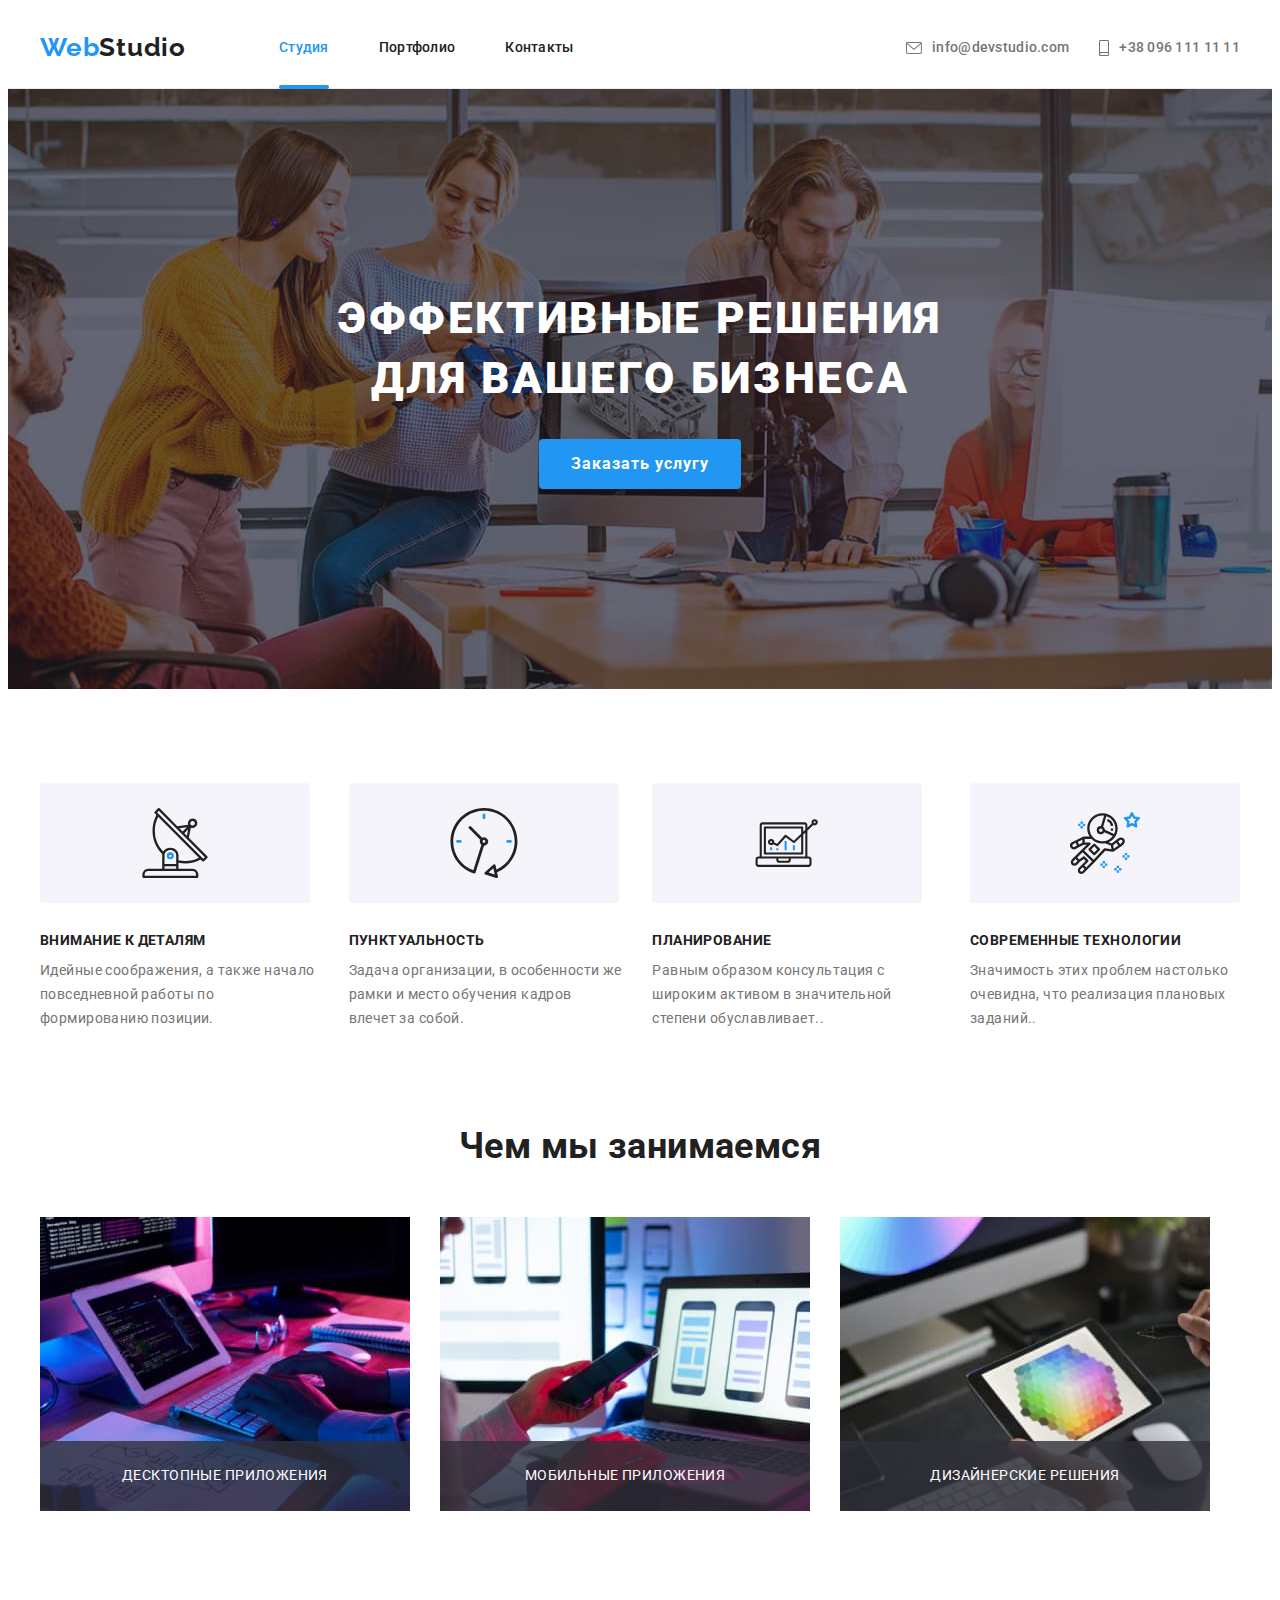
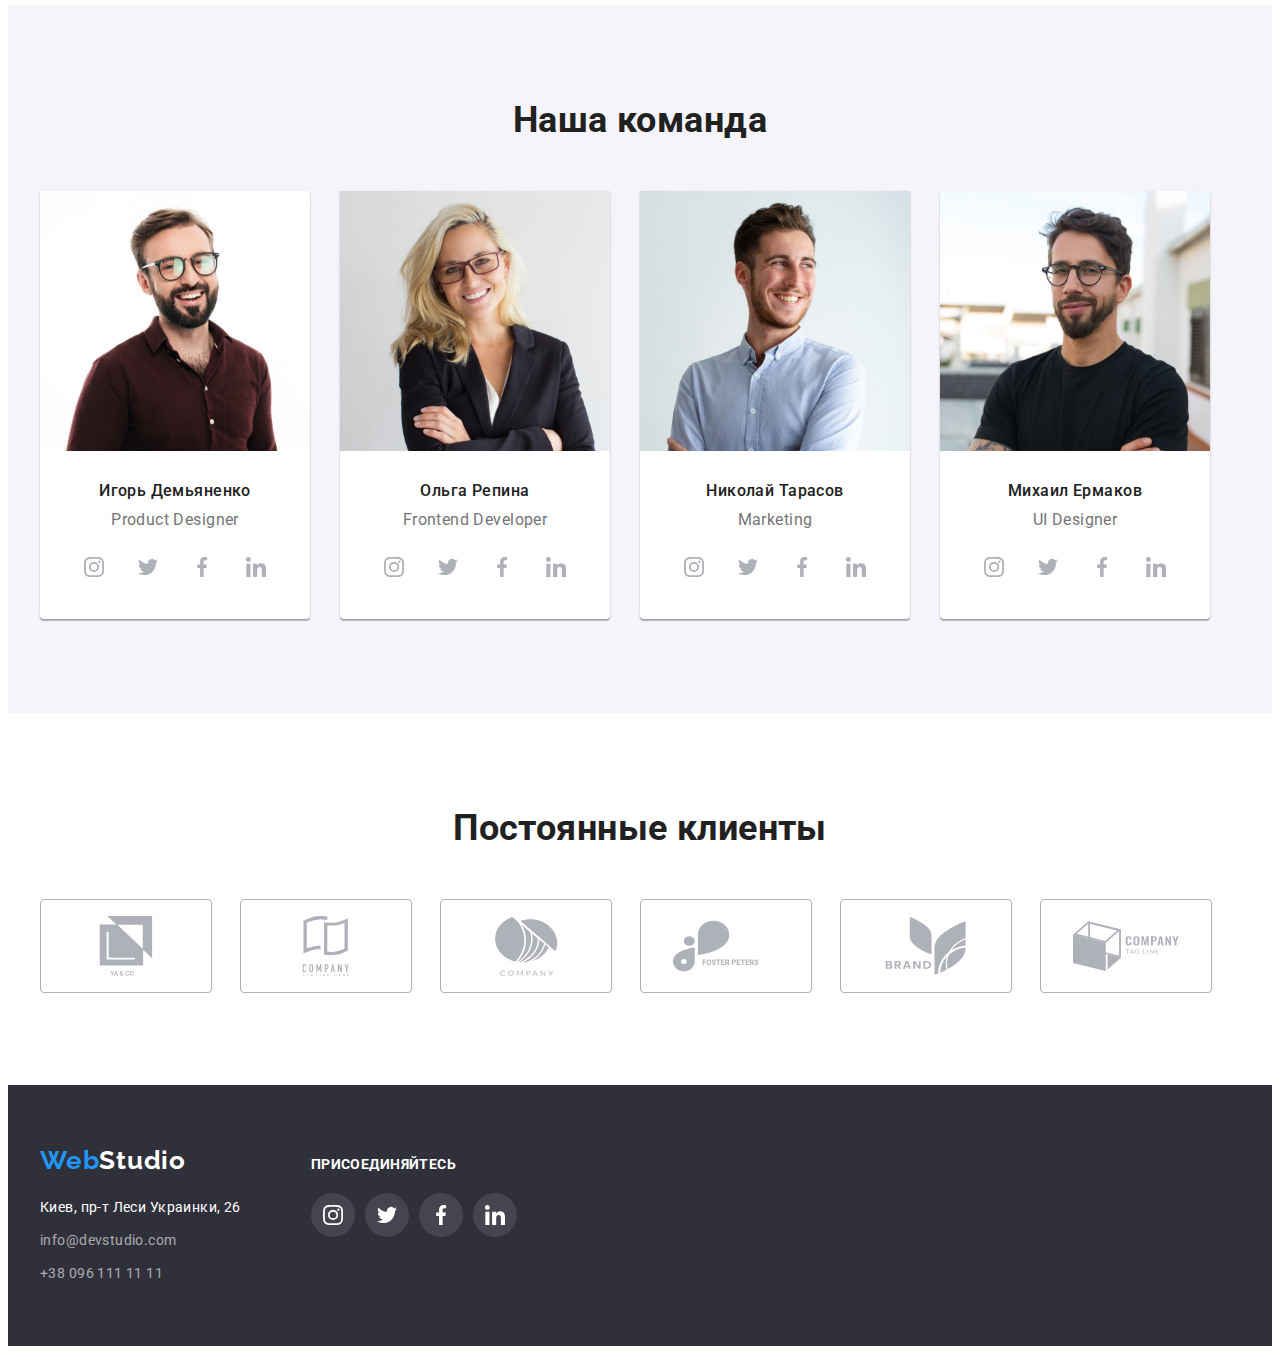
==== index.html @ ffadd0e4 "створює стартові файли ДЗ№6" ====
<!DOCTYPE html>
<html lang="ru">

<head>
    <meta charset="UTF-8">
    <meta http-equiv="X-UA-Compatible" content="IE=edge">
    <meta name="viewport" content="width=device-width, initial-scale=1.0">
    <title>Студия</title>
    <link rel="preconnect" href="https://fonts.googleapis.com">
    <link rel="preconnect" href="https://fonts.gstatic.com" crossorigin>
    <link href="https://fonts.googleapis.com/css2?family=Raleway:wght@700&family=Roboto:wght@400;500;700;900&display=swap" rel="stylesheet">
    <link rel="stylesheet" href="https://cdnjs.cloudflare.com/ajax/libs/modern-normalize/1.1.0/modern-normalize.min.css" integrity="sha512-wpPYUAdjBVSE4KJnH1VR1HeZfpl1ub8YT/NKx4PuQ5NmX2tKuGu6U/JRp5y+Y8XG2tV+wKQpNHVUX03MfMFn9Q==" crossorigin="anonymous" referrerpolicy="no-referrer"
    />
    <link rel="stylesheet" href="./css/styles.css">

</head>

<body>
    <!--Шапка сайта-->
    <header class="page-header">
        <div class="container box ">
            <nav class="header-nav">
                <a href="./index.html" class="logo">
                Web<span class="end">Studio</span>
            </a>
                <ul class="site-nav ">
                    <li class="item"><a href="./index.html" class="link color-effect current">Студия</a> </li>
                    <li class="item"><a href="./portfolio.html" class="link color-effect">Портфолио</a> </li>
                    <li class="item"><a href="./index.html" class="link color-effect">Контакты</a> </li>
                </ul>
            </nav>

            <ul class="contacts ">
                <li class="item">
                    <a class="link color-effect" href="mailto:info@devstudio.com">
                        <svg class="mail" width='16' height='12'>
                               <use href='./images/sprite.svg#envelope'></use>
                            </svg>info@devstudio.com</a>

                </li>

                <li class="item">
                    <a class="link color-effect" href="tel:+380961111111">
                        <svg class="phone" width='10' height='16'>
                               <use href='./images/sprite.svg#smartphone'></use>
                            </svg> +38 096 111 11 11</a>
                </li>
            </ul>
        </div>
    </header>
    <main>
        <!--Герой-->
        <section class="hero ">

            <div class="container">
                <h1 class="hero-title"> Эффективные решения <br/>для вашего бизнеса</h1>
                <button type="button" class="btn" data-modal-open>Заказать услугу </button>
            </div>

        </section>
        <!--Преимущества-->
        <section class="advantage section">
            <div class="container">
                <h2 class="advantage-title  visually-hidden">Преимущества</h2>
                <ul class="advantage list">
                    <li class="item">
                        <div class="tumb">
                            <svg width='70' height='70'>
                            <use href="images/sprite.svg#antenna" ></use>
                     </svg>
                        </div>
                        <h3 class="advantage-subject">Внимание к деталям</h3>
                        <p class="advantage-text">Идейные соображения, а также начало повседневной работы по формированию позиции.</p>

                    </li>
                    <li class="item">
                        <div class="tumb">
                            <svg width='70' height='70'>
                            <use href="images/sprite.svg#clock" ></use>
                     </svg>
                        </div>

                        <h3 class="advantage-subject">Пунктуальность</h3>
                        <p class="advantage-text">Задача организации, в особенности же рамки и место обучения кадров влечет за собой.</p>

                    </li>
                    <li class="item">
                        <div class="tumb">
                            <svg width='70' height='70'>
                             <use href="images/sprite.svg#diagram" ></use>
                     </svg>
                        </div>

                        <h3 class="advantage-subject">Планирование</h3>
                        <p class="advantage-text">Равным образом консультация с широким активом в значительной степени обуславливает..</p>

                    </li>
                    <li class="item">
                        <div class="tumb">
                            <svg width='70' height='70'>
                             <use href="images/sprite.svg#astronaut" ></use>
                     </svg>
                        </div>

                        <h3 class="advantage-subject">Современные технологии</h3>
                        <p class="advantage-text">Значимость этих проблем настолько очевидна, что реализация плановых заданий..</p>

                    </li>
                </ul>
            </div>
        </section>

        <!--Чем мы занимаемся-->
        <section class="works section">
            <div class="container">
                <h2 class="works-title">Чем мы занимаемся</h2>
                <ul class="works list">

                    <li class="item">
                        <img src="./images/tablet.jpg" alt="десктопные приложения" width="370">
                        <div class="work">
                            <p class="work-text">Десктопные приложения </p>
                        </div>
                    </li>

                    <li class="item">
                        <img src="./images/phone.jpg" alt="мобильные приложения" width="370">
                        <div class="work">
                            <p class="work-text">Мобильные приложения</p>
                        </div>
                    </li>

                    <li class="item">
                        <img src="./images/design.jpg" alt="дизайн решения" width="370">
                        <div class="work">
                            <p class="work-text">Дизайнерские решения</p>
                        </div>
                    </li>

                </ul>
            </div>
        </section>
        <!--Наша команда-->
        <section class="team section">
            <div class="container">

                <h2 class="team-title">Наша команда</h2>

                <ul class="member list">

                    <li class="item">
                        <img src="./images/foto1.jpg" class="team-img" alt="портрет" width="270">
                        <div class="team-box">
                            <h3 class="team-name">Игорь Демьяненко</h3>
                            <p class="team-position">Product Designer</p>
                            <ul class="social-links">
                                <Li class="items">
                                    <a class="social-icon" href="#">
                                        <svg class="icon" width='20' height='20'>
                                            <use href='./images/sprite.svg#instagram'></use>
                                        </svg>

                                    </a>
                                </Li>
                                <Li class="items">
                                    <a class="social-icon" href="#">
                                        <svg class="icon" width='20' height='20'>
                                            <use href='./images/sprite.svg#twitter'></use>
                                        </svg>

                                    </a>
                                </Li>
                                <Li class="items">
                                    <a class="social-icon" href="#">
                                        <svg class="icon" width='20' height='20'>
                                            <use href='./images/sprite.svg#facebook'></use>
                                        </svg>

                                    </a>
                                </Li>
                                <Li class="items">
                                    <a class="social-icon" href="#">
                                        <svg class="icon" width='20' height='20'>
                                            <use href='./images/sprite.svg#linkedin'></use>
                                        </svg>

                                    </a>
                                </Li>
                            </ul>

                        </div>
                    </li>

                    <li class="item">
                        <img src="./images/foto2.jpg" class="team-img" alt="портрет" width="270">
                        <div class="team-box">
                            <h3 class="team-name">Ольга Репина</h3>
                            <p class="team-position">Frontend Developer</p>
                            <ul class="social-links">
                                <Li class="items">
                                    <a class="social-icon" href="#">
                                        <svg class="icon" width='20' height='20'>
                                            <use href='./images/sprite.svg#instagram'></use>
                                        </svg>

                                    </a>
                                </Li>
                                <Li class="items">
                                    <a class="social-icon" href="#">
                                        <svg class="icon" width='20' height='20'>
                                            <use href='./images/sprite.svg#twitter'></use>
                                        </svg>

                                    </a>
                                </Li>
                                <Li class="items">
                                    <a class="social-icon" href="#">
                                        <svg class="icon" width='20' height='20'>
                                            <use href='./images/sprite.svg#facebook'></use>
                                        </svg>

                                    </a>
                                </Li>
                                <Li class="items">
                                    <a class="social-icon" href="#">
                                        <svg class="icon" width='20' height='20'>
                                            <use href='./images/sprite.svg#linkedin'></use>
                                        </svg>

                                    </a>
                                </Li>
                            </ul>
                        </div>
                    </li>

                    <li class="item">
                        <img src="./images/foto3.jpg" class="team-img" alt="портрет" width="270">
                        <div class="team-box">
                            <h3 class="team-name">Николай Тарасов</h3>
                            <p class="team-position">Marketing</p>
                            <ul class="social-links">
                                <Li class="items">
                                    <a class="social-icon" href="#">
                                        <svg class="icon" width='20' height='20'>
                                            <use href='./images/sprite.svg#instagram'></use>
                                        </svg>

                                    </a>
                                </Li>
                                <Li class="items">
                                    <a class="social-icon" href="#">
                                        <svg class="icon" width='20' height='20'>
                                            <use href='./images/sprite.svg#twitter'></use>
                                        </svg>

                                    </a>
                                </Li>
                                <Li class="items">
                                    <a class="social-icon" href="#">
                                        <svg class="icon" width='20' height='20'>
                                            <use href='./images/sprite.svg#facebook'></use>
                                        </svg>

                                    </a>
                                </Li>
                                <Li class="items">
                                    <a class="social-icon" href="#">
                                        <svg class="icon" width='20' height='20'>
                                            <use href='./images/sprite.svg#linkedin'></use>
                                        </svg>

                                    </a>
                                </Li>
                            </ul>
                        </div>
                    </li>

                    <li class="item">
                        <img src="./images/foto4.jpg" class="team-img" alt="портрет" width="270">
                        <div class="team-box">
                            <h3 class="team-name">Михаил Ермаков</h3>
                            <p class="team-position">UI Designer</p>
                            <ul class="social-links">
                                <Li class="items">
                                    <a class="social-icon" href="#">
                                        <svg class="icon" width='20' height='20'>
                                            <use href='./images/sprite.svg#instagram'></use>
                                        </svg>

                                    </a>
                                </Li>
                                <Li class="items">
                                    <a class="social-icon" href="#">
                                        <svg class="icon" width='20' height='20'>
                                            <use href='./images/sprite.svg#twitter'></use>
                                        </svg>

                                    </a>
                                </Li>
                                <Li class="items">
                                    <a class="social-icon" href="#">
                                        <svg class="icon" width='20' height='20'>
                                            <use href='./images/sprite.svg#facebook'></use>
                                        </svg>

                                    </a>
                                </Li>
                                <Li class="items">
                                    <a class="social-icon" href="#">
                                        <svg class="icon" width='20' height='20'>
                                            <use href='./images/sprite.svg#linkedin'></use>
                                        </svg>

                                    </a>
                                </Li>
                            </ul>
                        </div>
                    </li>
                </ul>
            </div>
        </section>

        <!-- Постоянные клиенты -->
        <section class="customers section">
            <div class="container">
                <h2 class="customers-title">Постоянные клиенты</h2>
                <ul class="customers-list">
                    <li class="customers-item">
                        <a class="customers-link" href="#">
                            <svg class="customers-icon" width='106' height='60'>
                                <use href='./images/sprite.svg#group1'></use>
                            </svg>
                        </a>
                    </li>
                    <li class="customers-item">
                        <a class="customers-link" href="#">
                            <svg class="customers-icon" width='106' height='60'>
                                <use href='./images/sprite.svg#group2'></use>
                            </svg>
                        </a>
                    </li>
                    <li class="customers-item">
                        <a class="customers-link" href="#">
                            <svg class="customers-icon" width='106' height='60'>
                                <use href='./images/sprite.svg#group3'></use>
                            </svg>
                        </a>
                    </li>
                    <li class="customers-item">
                        <a class="customers-link" href="#">
                            <svg class="customers-icon" width='106' height='60'>
                                <use href='./images/sprite.svg#group4'></use>
                            </svg>
                        </a>
                    </li>
                    <li class="customers-item">
                        <a class="customers-link" href="#">
                            <svg class="customers-icon" width='106' height='60'>
                                <use href='./images/sprite.svg#group5'></use>
                            </svg>
                        </a>
                    </li>
                    <li class="customers-item">
                        <a class="customers-link" href="#">
                            <svg class="customers-icon" width='106' height='60'>
                                <use href='./images/sprite.svg#group6'></use>
                            </svg>
                        </a>
                    </li>

                </ul>
            </div>


        </section>
    </main>
    <!-- Футер -->
    <footer class="footer">
        <div class="container footer-box">
            <div class="address-box">
                <a href="./index.html" class="logo">
                Web<span class="text end">Studio</span>
        </a>
                <address class="address">
          <p class="text"> Киев, пр-т Леси Украинки, 26</p>
          <ul class="address-list list">
            <li class="item"> <a href="mailto:info@devstudio.com" class="link  color-effect">info@devstudio.com</a> </li>
            <li class="item"> <a href="tel:+380961111111" class="link color-effect ">+38 096 111 11 11</a> </li>
            </ul>
                </address>
            </div>
            <div class="social-networks">
                <h2 class="join">присоединяйтесь</h2>
                <ul class="social-links">
                    <Li class="items">
                        <a class="social-icon ftr" href="#">
                            <svg class="icon" width='20' height='20'>
                                            <use href='./images/sprite.svg#instagram'></use>
                                        </svg>

                        </a>
                    </Li>
                    <Li class="items">
                        <a class="social-icon ftr" href="#">
                            <svg class="icon" width='20' height='20'>
                                            <use href='./images/sprite.svg#twitter'></use>
                                        </svg>

                        </a>
                    </Li>
                    <Li class="items">
                        <a class="social-icon ftr" href="#">
                            <svg class="icon" width='20' height='20'>
                                            <use href='./images/sprite.svg#facebook'></use>
                                        </svg>

                        </a>
                    </Li>
                    <Li class="items">
                        <a class="social-icon ftr" href="#">
                            <svg class="icon" width='20' height='20'>
                                            <use href='./images/sprite.svg#linkedin'></use>
                                        </svg>

                        </a>
                    </Li>
                </ul>



            </div>

        </div>
    </footer>
    <!-- модалка -->
    <div class="backdrop is-hidden" data-modal>
        <div class="modal">

            <button class="modal-btn" data-modal-close>
            <svg class="close-icon" width='18' height='18'>
                <use href='./images/sprite2.svg#close' ></use>
            </svg>    
            </button>
        </div>

    </div>
    <script src="./js/modal.js"></script>
</body>

</html>
---- css/styles.css ----
/* цвет основного текста #212121 */
    /* цвет вчторичного текста #757575  */
    /* цвет акцента  #2196F3 */
    /* цвет белого текста #FFFFFF; */
    /* цвет текста контакта  rgba(255, 255, 255, 0.6); */
    /* основной цвет фона и хедера #FFFFFF */
    /* вторичный цвет фона #F5F4FA */
    /* цвет фона футера #2F303A */
    
     :root {
        --primary-text-color: #212121;
        --secondary-text-color: #757575;
        --accent-color: #2196F3;
        --white-color-bgc-text: #FFFFFF;
        --contacts-text-color: rgba(255, 255, 255, 0.6);
        --secondary-bgc-color: #F5F4FA;
        --footer-color: #2F303A;
        --primary-cubic: cubic-bezier(0.4, 0, 0.2, 1)
    }
    
    h1,
    h2,
    h3,
    ul,
    p {
        margin: 0;
    }
    
    body {
        background: var(--white-color-bgc-text);
        color: var(--primary-text-color);
        font-family: Roboto, sans-serif;
        font-size: 14px;
        letter-spacing: 0.03em;
    }
    
    ul {
        list-style: none;
        padding: 0;
    }
    
    img {
        display: block;
        max-width: 100%;
        height: auto;
    }
    
    .container {
        width: 1200px;
        padding-left: 15px;
        padding-right: 15px;
        margin-left: auto;
        margin-right: auto;
    }
    
    .visually-hidden {
        position: absolute;
        width: 1px;
        height: 1px;
        margin: -1px;
        padding: 0;
        overflow: hidden;
        border: 0;
        clip: rect(0 0 0 0)
    }
    
    .section {
        padding-top: 94px;
        padding-bottom: 94px;
    }
    /* Шапка сайта */
    
    .page-header {
        border-bottom: 1px solid #ECECEC;
    }
    
    .logo {
        color: var(--accent-color);
        font-family: Raleway, sans-serif;
        font-weight: 700;
        font-size: 26px;
        line-height: 1.2;
        letter-spacing: 0.03em;
        text-decoration: none;
    }
    
    .logo .end {
        color: var(--primary-text-color);
    }
    
    .page-header .logo {
        padding-top: 24px;
        padding-bottom: 25px;
    }
    /* Навигация сайта */
    
    .box {
        display: flex;
    }
    
    .header-nav {
        display: flex;
    }
    
    .site-nav {
        display: flex;
        margin-left: 93px;
    }
    
    .site-nav .link,
    .contacts .link {
        display: block;
        padding-top: 32px;
        padding-bottom: 32px;
    }
    
    .site-nav>.item:not(:last-child) {
        margin-right: 50px;
    }
    
    .contacts>.item:not(:last-child) {
        margin-right: 30px;
    }
    
    .site-nav .link {
        color: var(--primary-text-color);
        line-height: 1.14;
        letter-spacing: 0.02em;
        text-decoration: none;
        font-weight: 500;
    }
    
    .site-nav .link:hover,
    .site-nav .link:focus {
        color: var(--accent-color);
    }
    
    .site-nav .link.current {
        color: var(--accent-color);
        position: relative;
    }
    
    .current::after {
        content: '';
        position: absolute;
        width: 100%;
        height: 4px;
        left: 0;
        bottom: -1%;
        background-color: currentColor;
        border-radius: 2px;
    }
    /* Контакты сайта */
    
    .contacts {
        display: flex;
        margin-left: auto;
    }
    
    .mail,
    .phone {
        display: inline-block;
        fill: currentColor;
        margin-right: 10px;
    }
    
    .color-effect {
        transition: color 250ms var(--primary-cubic);
    }
    
    .contacts .link {
        color: var(--secondary-text-color);
        font-weight: 500;
        line-height: 1.14;
        letter-spacing: 0.02em;
        text-decoration: none;
        display: flex;
        align-items: center;
    }
    
    .address .link {
        color: var(--contacts-text-color);
        text-decoration: none;
    }
    
    .contacts .link:hover,
    .contacts .link:focus,
    .address .link:hover,
    .address .link:focus {
        color: var(--accent-color);
    }
    /* Герой для index.html*/
    
    .hero,
    .footer {
        background-color: var(--footer-color);
    }
    
    .hero {
        padding-top: 200px;
        padding-bottom: 200px;
        max-width: 1600px;
        margin-left: auto;
        margin-right: auto;
        background-image: linear-gradient( to right, rgba(47, 48, 58, 0.4), rgb(47, 48, 58, 0.4)), url(../images/office.jpg);
        background-position: center;
        background-size: cover;
        background-repeat: no-repeat;
    }
    
    .hero-title {
        color: var(--white-color-bgc-text);
        font-weight: 900;
        font-size: 44px;
        line-height: 1.36;
        text-align: center;
        letter-spacing: 0.06em;
        text-transform: uppercase;
        margin-bottom: 30px;
    }
    
    .hero .btn {
        color: var(--white-color-bgc-text);
        background-color: var(--accent-color);
        font-family: inherit;
        font-weight: 700;
        font-size: 16px;
        line-height: 1.87;
        display: flex;
        align-items: center;
        text-align: center;
        letter-spacing: 0.06em;
        margin-left: auto;
        margin-right: auto;
        box-shadow: 0px 4px 4px rgba(0, 0, 0, 0.15);
        border-radius: 4px;
        padding-top: 10px;
        padding-bottom: 10px;
        padding-left: 32px;
        padding-right: 32px;
        border: 0;
    }
    /* Главные секции сайта */
    /* Преимущества */
    
    .advantage.list,
    .works.list,
    .member.list {
        display: flex;
    }
    
    .tumb {
        display: flex;
        width: 270px;
        height: 120px;
        border: none;
        margin-bottom: 30px;
        background-color: var(--secondary-bgc-color);
        justify-content: center;
        align-items: center;
        border-radius: 4px;
    }
    
    .advantage.list .item {
        display: block;
    }
    
    .advantage.list .item:not(:last-child),
    .works.list .item:not(:last-child),
    .member.list .item:not(:last-child) {
        margin-right: 30px;
    }
    
    .advantage-subject {
        font-size: 14px;
        line-height: 1.14;
        text-transform: uppercase;
        margin-bottom: 10px;
    }
    
    .advantage-text {
        line-height: 1.71;
    }
    
    .advantage-text,
    .team-position,
    .portfolio-text {
        color: var(--secondary-text-color);
    }
    /* Чем мы занимаемся*/
    
    .works {
        padding-top: 0;
    }
    
    .works-title,
    .team-title,
    .customers-title {
        font-size: 36px;
        line-height: 1.17;
        text-align: center;
        margin-bottom: 50px;
    }
    
    .works.list .item {
        position: relative;
    }
    
    .work {
        position: absolute;
        display: flex;
        height: 70px;
        width: 100%;
        left: 0;
        bottom: 0;
        justify-content: center;
        align-items: center;
        background: rgba(47, 48, 58, 0.8);
    }
    
    .work-text {
        font-size: 14px;
        line-height: 1.14;
        text-transform: uppercase;
        color: var(--white-color-bgc-text);
    }
    /* Наша команда */
    
    .team {
        background-color: var(--secondary-bgc-color);
    }
    
    .member.list .item {
        display: block;
        background-color: var(--white-color-bgc-text);
        box-shadow: 0px 1px 3px rgba(0, 0, 0, 0.12), 0px 1px 1px rgba(0, 0, 0, 0.14), 0px 2px 1px rgba(0, 0, 0, 0.2);
        border-radius: 0px 0px 4px 4px;
    }
    
    .team-box {
        padding-top: 30px;
        padding-bottom: 30px;
    }
    
    .team-name {
        font-weight: 500;
        font-size: 16px;
        line-height: 1.2;
        text-align: center;
        margin-bottom: 10px;
    }
    
    .team-position {
        font-size: 16px;
        line-height: 1.2;
        text-align: center;
        margin-bottom: 16px;
    }
    
    .social-links {
        display: flex;
        justify-content: center;
        align-items: center;
    }
    
    .items {
        display: block;
        border: none;
        width: 44px;
        height: 44px;
    }
    
    .items:not(:last-child) {
        margin-right: 10px;
    }
    
    .social-icon {
        display: flex;
        padding: 0;
        width: 100%;
        height: 100%;
        border-radius: 50%;
        justify-content: center;
        align-items: center;
        fill: #AFB1B8;
        background-color: var(--white-color-bgc-text);
        transition: fill 250ms var(--primary-cubic), background-color 250ms var(--primary-cubic);
    }
    
    .social-icon:hover,
    .social-icon:focus {
        background-color: var(--accent-color);
        fill: var(--white-color-bgc-text);
    }
    /* Постоянные клиенты */
    
    .customers-list {
        display: flex;
        border: none;
    }
    
    .customers-item {
        display: block;
        width: 170px;
        height: 92px;
    }
    
    .customers-item:not(:last-child) {
        margin-right: 30px;
    }
    
    .customers-link {
        width: 100%;
        height: 100%;
        display: flex;
        justify-content: center;
        align-items: center;
        border: 1px solid #AFB1B8;
        border-radius: 4px;
        fill: #AFB1B8;
        transition: fill 250ms var(--primary-cubic), border 250ms var(--primary-cubic);
    }
    
    .customers-link:hover,
    .customers-link:focus {
        fill: var(--accent-color);
        border-color: var(--accent-color);
    }
    /* портфолио */
    
    .portfolio.list {
        display: flex;
        padding-left: 0;
        justify-content: center;
        margin-bottom: 50px;
    }
    
    .portfolio.list .item {
        border-radius: 4px;
    }
    
    .portfolio.list .item:not(:last-child) {
        margin-right: 8px;
    }
    
    .flex-box {
        display: flex;
        padding-left: 0;
        flex-wrap: wrap;
        margin-left: -30px;
        margin-top: -30px;
    }
    
    .flex-box>.item {
        flex-basis: calc(100% / 3 - 30px);
        margin-left: 30px;
        margin-top: 30px;
        border: 1px solid #EEEEEE;
    }
    
    .portfolio-box {
        padding-top: 20px;
        padding-bottom: 20px;
        padding-left: 24px;
        padding-right: 24px;
    }
    
    .portfolio-link {
        display: block;
        color: var(--primary-text-color);
        text-decoration: none;
        border: 1px solid #EEEEEE;
    }
    
    .portfolio-link:hover,
    .portfolio-link:focus {
        box-shadow: 0px 1px 1px rgba(0, 0, 0, 0.12), 0px 4px 4px rgba(0, 0, 0, 0.06), 1px 4px 6px rgba(0, 0, 0, 0.16);
    }
    
    .card {
        position: relative;
        overflow: hidden;
    }
    
    .card-overlay {
        position: absolute;
        width: 100%;
        height: 100%;
        padding: 63px 24px;
        left: 0;
        top: 0;
        text-align: left;
        background: rgba(33, 150, 243, 0.9);
        overflow: hidden;
        transform: translatey(100%);
        transition: transform 250ms var(--primary-cubic);
    }
    
    .portfolio-link:hover .card-overlay,
    .portfolio-link:focus .card-overlay {
        transform: translatey(0);
    }
    
    .description {
        font-size: 18px;
        line-height: 1.56;
        color: var(--white-color-bgc-text);
    }
    
    .portfolio-subject {
        font-size: 18px;
        line-height: 2;
        letter-spacing: 0.06em;
        margin-bottom: 4px;
    }
    
    .portfolio-text {
        font-size: 16px;
        line-height: 1.88;
    }
    /* Футер */
    
    .footer {
        padding-top: 60px;
        padding-bottom: 60px;
    }
    
    .footer-box {
        display: flex;
        align-items: baseline;
    }
    
    .address-box {
        display: block;
        margin-right: 70px;
    }
    
    .footer .logo {
        display: block;
        margin-bottom: 20px;
    }
    
    .text.end {
        color: var(--white-color-bgc-text);
    }
    
    .address {
        color: var(--white-color-bgc-text);
        font-style: normal;
        line-height: 1.71;
    }
    
    .address .text {
        margin-bottom: 9px;
    }
    
    .address .list {
        padding: 0;
    }
    
    .address-list>.item:not(:last-child) {
        margin-bottom: 9px;
    }
    
    .join {
        font-size: 14px;
        line-height: 1.14;
        text-transform: uppercase;
        margin-bottom: 20px;
        color: var(--white-color-bgc-text);
    }
    
    .ftr {
        fill: var(--white-color-bgc-text);
        background-color: rgba(255, 255, 255, 0.1);
    }
    /* Кнопки */
    
    .btn {
        background-color: var(--secondary-bgc-color);
        color: var(--primary-text-color);
        cursor: pointer;
        font-family: inherit;
        font-weight: 500;
        font-size: 16px;
        line-height: 1.62;
        text-align: center;
        letter-spacing: 0.03em;
        padding-top: 6px;
        padding-bottom: 6px;
        padding-left: 22px;
        padding-right: 22px;
        border: 0;
        border-radius: 4px;
        box-shadow: none;
        transition: background-color 250ms var(--primary-cubic), color 250ms var(--primary-cubic), box-shadow 250ms var(--primary-cubic);
    }
    
    .btn:hover,
    .btn:focus {
        background-color: var(--accent-color);
        color: var(--white-color-bgc-text);
        box-shadow: 0px 3px 1px rgba(0, 0, 0, 0.1), 0px 1px 2px rgba(0, 0, 0, 0.08), 0px 2px 2px rgba(0, 0, 0, 0.12);
    }
    /* модалка */
    
    .backdrop {
        position: fixed;
        top: 0;
        left: 0;
        width: 100%;
        height: 100%;
        background-color: rgba(0, 0, 0, 0.2);
        opacity: 1;
        transition: opacity 250ms var(--primary-cubic);
    }
    
    .backdrop.is-hidden {
        opacity: 0;
        pointer-events: none;
    }
    
    .backdrop.is-hidden .modal {
        transform: translate(-50%, -50%) scale(0.8);
    }
    
    .modal {
        position: absolute;
        padding: 15px;
        margin: 0;
        width: 528px;
        height: 581px;
        top: 50%;
        left: 50%;
        background-color: var(--white-color-bgc-text);
        transform: translate(-50%, -50%) scale(1);
        box-shadow: 0px 1px 3px rgba(0, 0, 0, 0.12), 0px 1px 1px rgba(0, 0, 0, 0.14), 0px 2px 1px rgba(0, 0, 0, 0.2);
        border-radius: 4px;
        transition: transform 250ms var(--primary-cubic);
    }
    
    .modal-btn {
        position: absolute;
        display: flex;
        padding: 0;
        margin: 0;
        width: 30px;
        height: 30px;
        top: 8px;
        right: 8px;
        justify-content: center;
        align-items: center;
        border-radius: 50%;
        border: 1px solid rgba(0, 0, 0, 0.1);
        fill: #000000;
        background-color: var(--white-color-bgc-text);
        cursor: pointer;
        transition: fill 250ms var(--primary-cubic);
    }
    
    .modal-btn:hover,
    .modal-btn:focus {
        fill: var(--accent-color);
    }
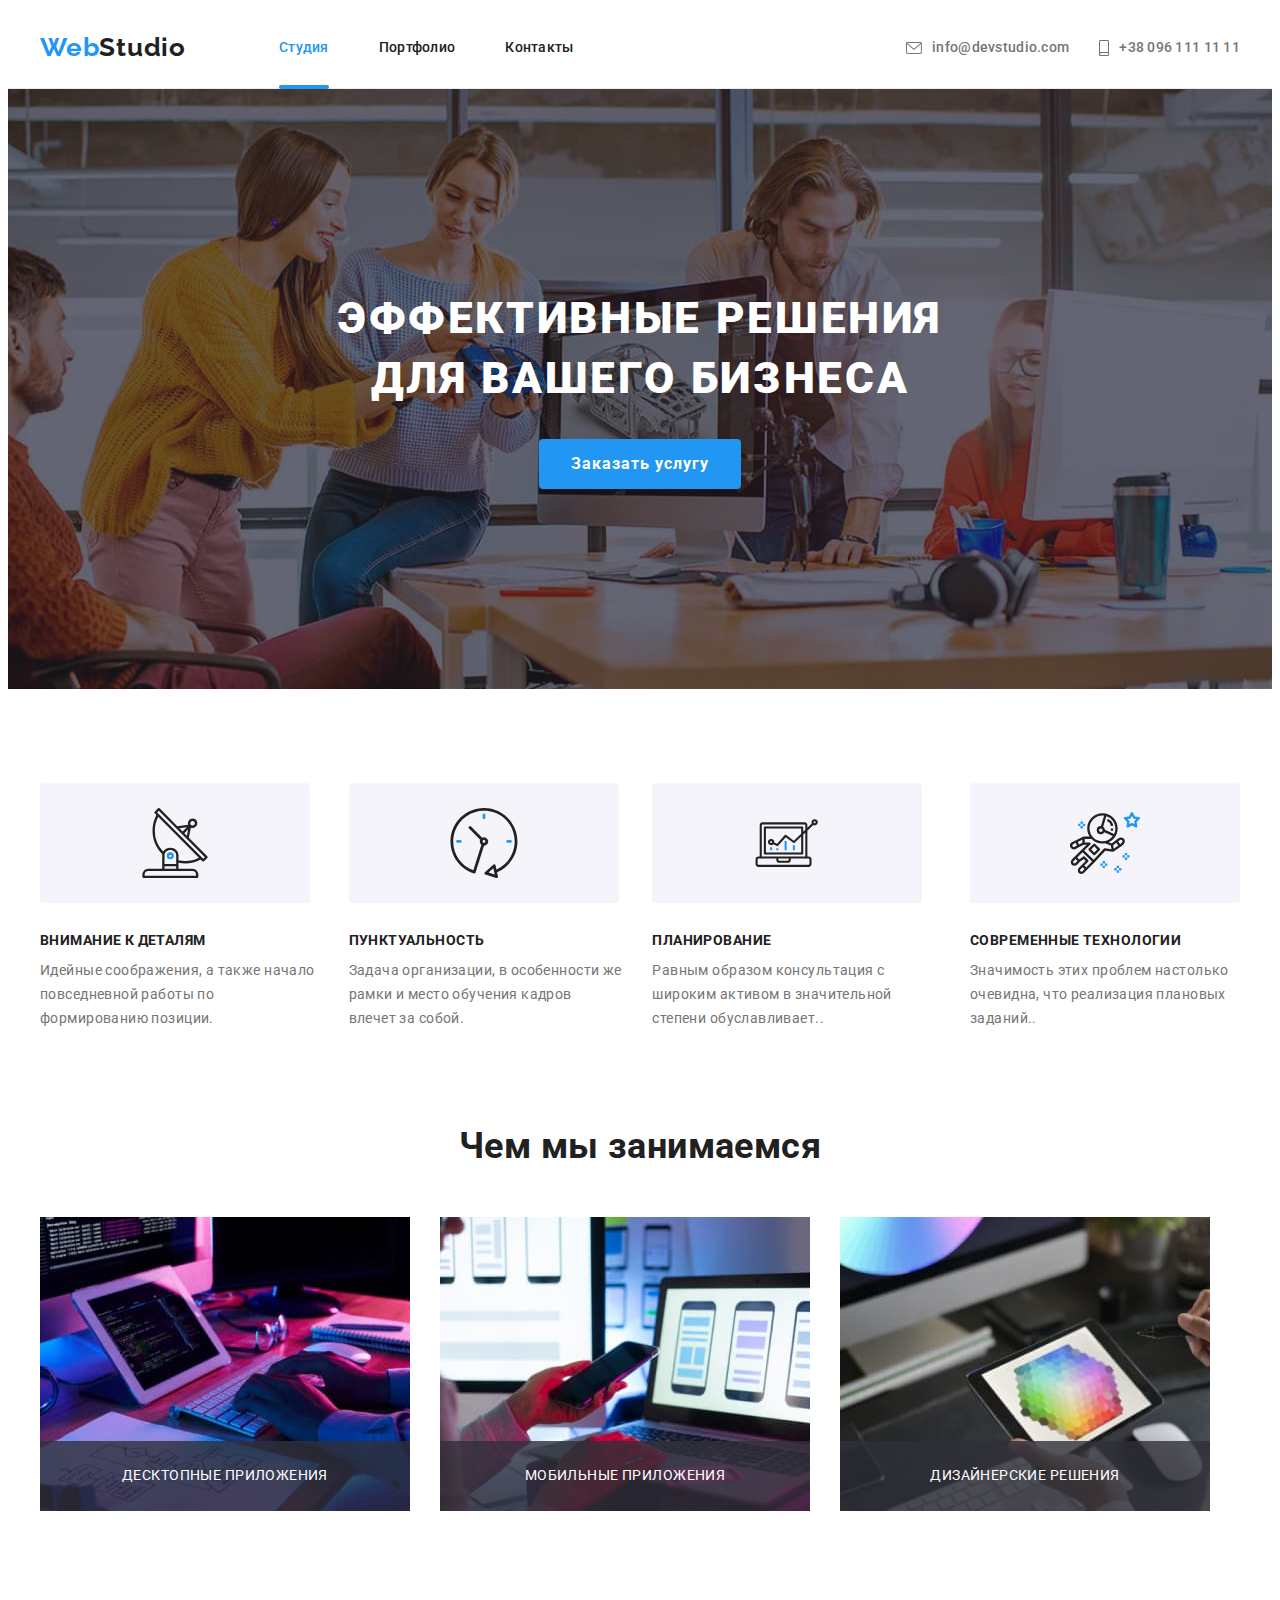
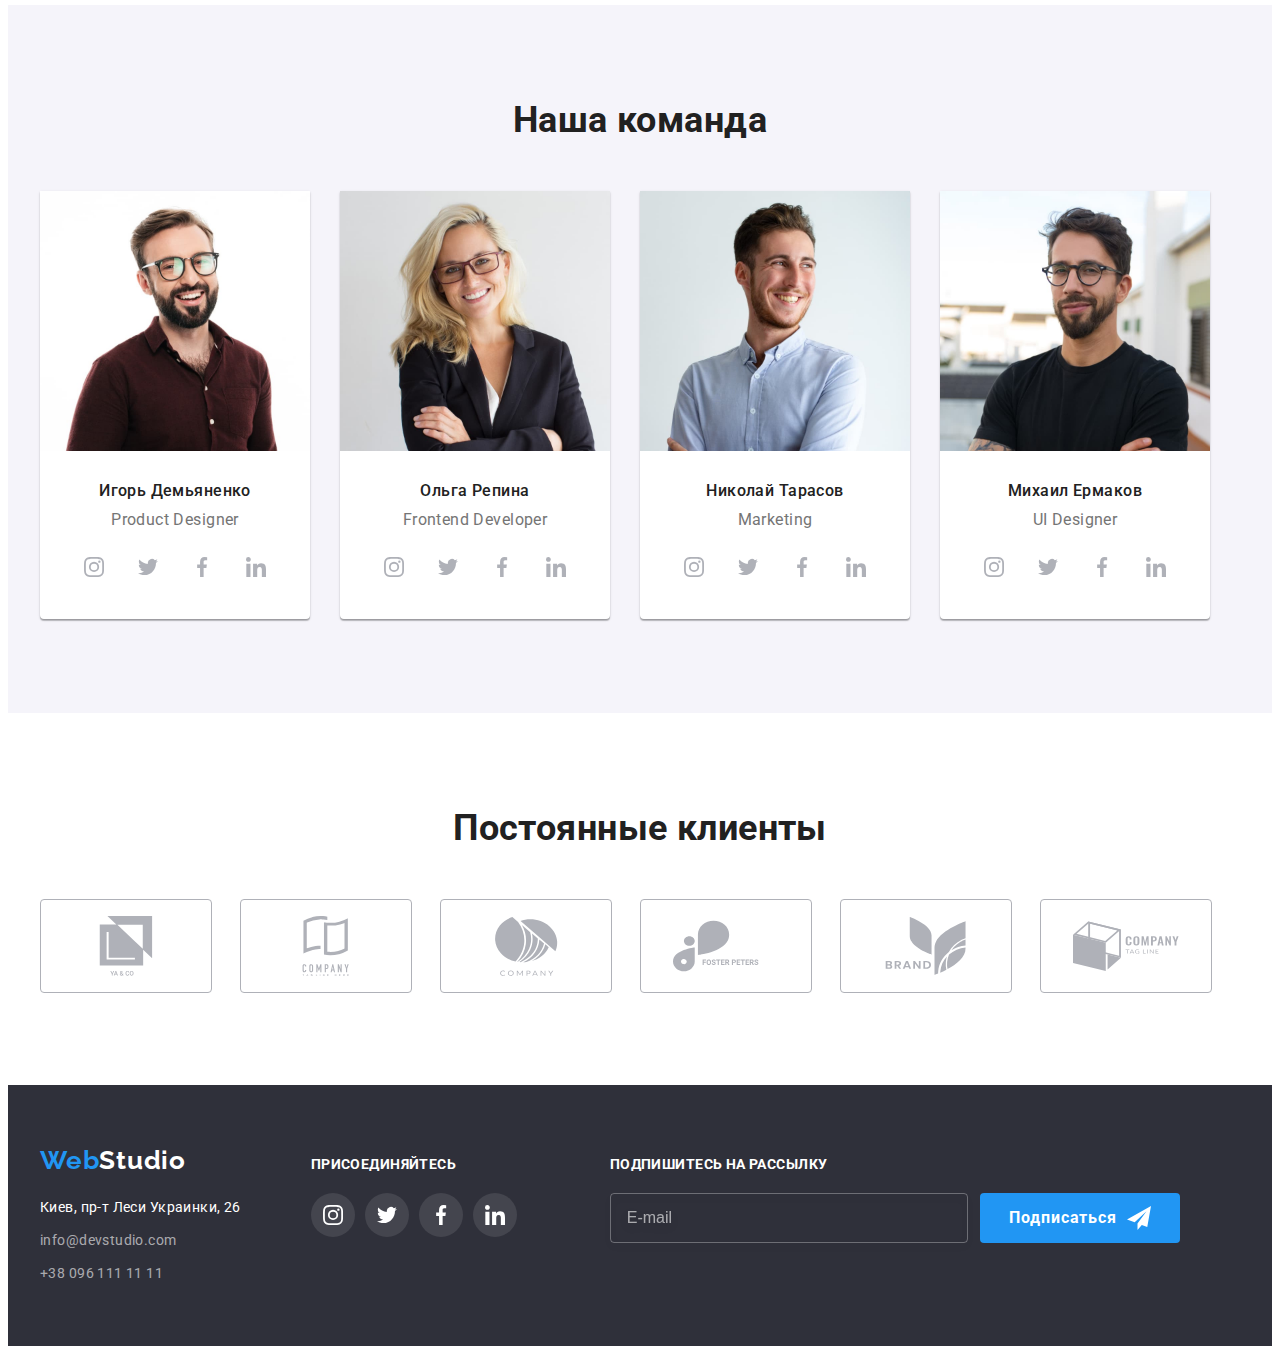
==== commit 5df6ee2f: "додає форму підписки в футері" ====
--- a/index.html
+++ b/index.html
@@ -429,6 +429,23 @@
 
 
             </div>
+            <div class="subscription">
+                <h2 class="join">Подпишитесь на рассылку</h2>
+                <form class="ftr-form" autocomplete="off">
+                    <label class="ftr-email" for="email">
+                        <input class="input-email" type="email" name="email" placeholder="E-mail">
+                    </label>
+                    <button class="btn-email" type="submit">
+                        <span class="btn-text">Подписаться</span>
+                        <svg class="btn-icon" width='24' height='24'>
+                                            <use href='./images/icons.svg#iconsend'></use>
+                                        </svg>
+                    </button>
+
+                </form>
+
+
+            </div>
 
         </div>
     </footer>
--- a/css/styles.css
+++ b/css/styles.css
@@ -1,664 +1,736 @@
-    /* цвет основного текста #212121 */
-    /* цвет вчторичного текста #757575  */
-    /* цвет акцента  #2196F3 */
-    /* цвет белого текста #FFFFFF; */
-    /* цвет текста контакта  rgba(255, 255, 255, 0.6); */
-    /* основной цвет фона и хедера #FFFFFF */
-    /* вторичный цвет фона #F5F4FA */
-    /* цвет фона футера #2F303A */
-    
-     :root {
-        --primary-text-color: #212121;
-        --secondary-text-color: #757575;
-        --accent-color: #2196F3;
-        --white-color-bgc-text: #FFFFFF;
-        --contacts-text-color: rgba(255, 255, 255, 0.6);
-        --secondary-bgc-color: #F5F4FA;
-        --footer-color: #2F303A;
-        --primary-cubic: cubic-bezier(0.4, 0, 0.2, 1)
-    }
-    
-    h1,
-    h2,
-    h3,
-    ul,
-    p {
-        margin: 0;
-    }
-    
-    body {
-        background: var(--white-color-bgc-text);
-        color: var(--primary-text-color);
-        font-family: Roboto, sans-serif;
-        font-size: 14px;
-        letter-spacing: 0.03em;
-    }
-    
-    ul {
-        list-style: none;
-        padding: 0;
-    }
-    
-    img {
-        display: block;
-        max-width: 100%;
-        height: auto;
-    }
-    
-    .container {
-        width: 1200px;
-        padding-left: 15px;
-        padding-right: 15px;
-        margin-left: auto;
-        margin-right: auto;
-    }
-    
-    .visually-hidden {
-        position: absolute;
-        width: 1px;
-        height: 1px;
-        margin: -1px;
-        padding: 0;
-        overflow: hidden;
-        border: 0;
-        clip: rect(0 0 0 0)
-    }
-    
-    .section {
-        padding-top: 94px;
-        padding-bottom: 94px;
-    }
-    /* Шапка сайта */
-    
-    .page-header {
-        border-bottom: 1px solid #ECECEC;
-    }
-    
-    .logo {
-        color: var(--accent-color);
-        font-family: Raleway, sans-serif;
-        font-weight: 700;
-        font-size: 26px;
-        line-height: 1.2;
-        letter-spacing: 0.03em;
-        text-decoration: none;
-    }
-    
-    .logo .end {
-        color: var(--primary-text-color);
-    }
-    
-    .page-header .logo {
-        padding-top: 24px;
-        padding-bottom: 25px;
-    }
-    /* Навигация сайта */
-    
-    .box {
-        display: flex;
-    }
-    
-    .header-nav {
-        display: flex;
-    }
-    
-    .site-nav {
-        display: flex;
-        margin-left: 93px;
-    }
-    
-    .site-nav .link,
-    .contacts .link {
-        display: block;
-        padding-top: 32px;
-        padding-bottom: 32px;
-    }
-    
-    .site-nav>.item:not(:last-child) {
-        margin-right: 50px;
-    }
-    
-    .contacts>.item:not(:last-child) {
-        margin-right: 30px;
-    }
-    
-    .site-nav .link {
-        color: var(--primary-text-color);
-        line-height: 1.14;
-        letter-spacing: 0.02em;
-        text-decoration: none;
-        font-weight: 500;
-    }
-    
-    .site-nav .link:hover,
-    .site-nav .link:focus {
-        color: var(--accent-color);
-    }
-    
-    .site-nav .link.current {
-        color: var(--accent-color);
-        position: relative;
-    }
-    
-    .current::after {
-        content: '';
-        position: absolute;
-        width: 100%;
-        height: 4px;
-        left: 0;
-        bottom: -1%;
-        background-color: currentColor;
-        border-radius: 2px;
-    }
-    /* Контакты сайта */
-    
-    .contacts {
-        display: flex;
-        margin-left: auto;
-    }
-    
-    .mail,
-    .phone {
-        display: inline-block;
-        fill: currentColor;
-        margin-right: 10px;
-    }
-    
-    .color-effect {
-        transition: color 250ms var(--primary-cubic);
-    }
-    
-    .contacts .link {
-        color: var(--secondary-text-color);
-        font-weight: 500;
-        line-height: 1.14;
-        letter-spacing: 0.02em;
-        text-decoration: none;
-        display: flex;
-        align-items: center;
-    }
-    
-    .address .link {
-        color: var(--contacts-text-color);
-        text-decoration: none;
-    }
-    
-    .contacts .link:hover,
-    .contacts .link:focus,
-    .address .link:hover,
-    .address .link:focus {
-        color: var(--accent-color);
-    }
-    /* Герой для index.html*/
-    
-    .hero,
-    .footer {
-        background-color: var(--footer-color);
-    }
-    
-    .hero {
-        padding-top: 200px;
-        padding-bottom: 200px;
-        max-width: 1600px;
-        margin-left: auto;
-        margin-right: auto;
-        background-image: linear-gradient( to right, rgba(47, 48, 58, 0.4), rgb(47, 48, 58, 0.4)), url(../images/office.jpg);
-        background-position: center;
-        background-size: cover;
-        background-repeat: no-repeat;
-    }
-    
-    .hero-title {
-        color: var(--white-color-bgc-text);
-        font-weight: 900;
-        font-size: 44px;
-        line-height: 1.36;
-        text-align: center;
-        letter-spacing: 0.06em;
-        text-transform: uppercase;
-        margin-bottom: 30px;
-    }
-    
-    .hero .btn {
-        color: var(--white-color-bgc-text);
-        background-color: var(--accent-color);
-        font-family: inherit;
-        font-weight: 700;
-        font-size: 16px;
-        line-height: 1.87;
-        display: flex;
-        align-items: center;
-        text-align: center;
-        letter-spacing: 0.06em;
-        margin-left: auto;
-        margin-right: auto;
-        box-shadow: 0px 4px 4px rgba(0, 0, 0, 0.15);
-        border-radius: 4px;
-        padding-top: 10px;
-        padding-bottom: 10px;
-        padding-left: 32px;
-        padding-right: 32px;
-        border: 0;
-    }
-    /* Главные секции сайта */
-    /* Преимущества */
-    
-    .advantage.list,
-    .works.list,
-    .member.list {
-        display: flex;
-    }
-    
-    .tumb {
-        display: flex;
-        width: 270px;
-        height: 120px;
-        border: none;
-        margin-bottom: 30px;
-        background-color: var(--secondary-bgc-color);
-        justify-content: center;
-        align-items: center;
-        border-radius: 4px;
-    }
-    
-    .advantage.list .item {
-        display: block;
-    }
-    
-    .advantage.list .item:not(:last-child),
-    .works.list .item:not(:last-child),
-    .member.list .item:not(:last-child) {
-        margin-right: 30px;
-    }
-    
-    .advantage-subject {
-        font-size: 14px;
-        line-height: 1.14;
-        text-transform: uppercase;
-        margin-bottom: 10px;
-    }
-    
-    .advantage-text {
-        line-height: 1.71;
-    }
-    
-    .advantage-text,
-    .team-position,
-    .portfolio-text {
-        color: var(--secondary-text-color);
-    }
-    /* Чем мы занимаемся*/
-    
-    .works {
-        padding-top: 0;
-    }
-    
-    .works-title,
-    .team-title,
-    .customers-title {
-        font-size: 36px;
-        line-height: 1.17;
-        text-align: center;
-        margin-bottom: 50px;
-    }
-    
-    .works.list .item {
-        position: relative;
-    }
-    
-    .work {
-        position: absolute;
-        display: flex;
-        height: 70px;
-        width: 100%;
-        left: 0;
-        bottom: 0;
-        justify-content: center;
-        align-items: center;
-        background: rgba(47, 48, 58, 0.8);
-    }
-    
-    .work-text {
-        font-size: 14px;
-        line-height: 1.14;
-        text-transform: uppercase;
-        color: var(--white-color-bgc-text);
-    }
-    /* Наша команда */
-    
-    .team {
-        background-color: var(--secondary-bgc-color);
-    }
-    
-    .member.list .item {
-        display: block;
-        background-color: var(--white-color-bgc-text);
-        box-shadow: 0px 1px 3px rgba(0, 0, 0, 0.12), 0px 1px 1px rgba(0, 0, 0, 0.14), 0px 2px 1px rgba(0, 0, 0, 0.2);
-        border-radius: 0px 0px 4px 4px;
-    }
-    
-    .team-box {
-        padding-top: 30px;
-        padding-bottom: 30px;
-    }
-    
-    .team-name {
-        font-weight: 500;
-        font-size: 16px;
-        line-height: 1.2;
-        text-align: center;
-        margin-bottom: 10px;
-    }
-    
-    .team-position {
-        font-size: 16px;
-        line-height: 1.2;
-        text-align: center;
-        margin-bottom: 16px;
-    }
-    
-    .social-links {
-        display: flex;
-        justify-content: center;
-        align-items: center;
-    }
-    
-    .items {
-        display: block;
-        border: none;
-        width: 44px;
-        height: 44px;
-    }
-    
-    .items:not(:last-child) {
-        margin-right: 10px;
-    }
-    
-    .social-icon {
-        display: flex;
-        padding: 0;
-        width: 100%;
-        height: 100%;
-        border-radius: 50%;
-        justify-content: center;
-        align-items: center;
-        fill: #AFB1B8;
-        background-color: var(--white-color-bgc-text);
-        transition: fill 250ms var(--primary-cubic), background-color 250ms var(--primary-cubic);
-    }
-    
-    .social-icon:hover,
-    .social-icon:focus {
-        background-color: var(--accent-color);
-        fill: var(--white-color-bgc-text);
-    }
-    /* Постоянные клиенты */
-    
-    .customers-list {
-        display: flex;
-        border: none;
-    }
-    
-    .customers-item {
-        display: block;
-        width: 170px;
-        height: 92px;
-    }
-    
-    .customers-item:not(:last-child) {
-        margin-right: 30px;
-    }
-    
-    .customers-link {
-        width: 100%;
-        height: 100%;
-        display: flex;
-        justify-content: center;
-        align-items: center;
-        border: 1px solid #AFB1B8;
-        border-radius: 4px;
-        fill: #AFB1B8;
-        transition: fill 250ms var(--primary-cubic), border 250ms var(--primary-cubic);
-    }
-    
-    .customers-link:hover,
-    .customers-link:focus {
-        fill: var(--accent-color);
-        border-color: var(--accent-color);
-    }
-    /* портфолио */
-    
-    .portfolio.list {
-        display: flex;
-        padding-left: 0;
-        justify-content: center;
-        margin-bottom: 50px;
-    }
-    
-    .portfolio.list .item {
-        border-radius: 4px;
-    }
-    
-    .portfolio.list .item:not(:last-child) {
-        margin-right: 8px;
-    }
-    
-    .flex-box {
-        display: flex;
-        padding-left: 0;
-        flex-wrap: wrap;
-        margin-left: -30px;
-        margin-top: -30px;
-    }
-    
-    .flex-box>.item {
-        flex-basis: calc(100% / 3 - 30px);
-        margin-left: 30px;
-        margin-top: 30px;
-        border: 1px solid #EEEEEE;
-    }
-    
-    .portfolio-box {
-        padding-top: 20px;
-        padding-bottom: 20px;
-        padding-left: 24px;
-        padding-right: 24px;
-    }
-    
-    .portfolio-link {
-        display: block;
-        color: var(--primary-text-color);
-        text-decoration: none;
-        border: 1px solid #EEEEEE;
-    }
-    
-    .portfolio-link:hover,
-    .portfolio-link:focus {
-        box-shadow: 0px 1px 1px rgba(0, 0, 0, 0.12), 0px 4px 4px rgba(0, 0, 0, 0.06), 1px 4px 6px rgba(0, 0, 0, 0.16);
-    }
-    
-    .card {
-        position: relative;
-        overflow: hidden;
-    }
-    
-    .card-overlay {
-        position: absolute;
-        width: 100%;
-        height: 100%;
-        padding: 63px 24px;
-        left: 0;
-        top: 0;
-        text-align: left;
-        background: rgba(33, 150, 243, 0.9);
-        overflow: hidden;
-        transform: translatey(100%);
-        transition: transform 250ms var(--primary-cubic);
-    }
-    
-    .portfolio-link:hover .card-overlay,
-    .portfolio-link:focus .card-overlay {
-        transform: translatey(0);
-    }
-    
-    .description {
-        font-size: 18px;
-        line-height: 1.56;
-        color: var(--white-color-bgc-text);
-    }
-    
-    .portfolio-subject {
-        font-size: 18px;
-        line-height: 2;
-        letter-spacing: 0.06em;
-        margin-bottom: 4px;
-    }
-    
-    .portfolio-text {
-        font-size: 16px;
-        line-height: 1.88;
-    }
-    /* Футер */
-    
-    .footer {
-        padding-top: 60px;
-        padding-bottom: 60px;
-    }
-    
-    .footer-box {
-        display: flex;
-        align-items: baseline;
-    }
-    
-    .address-box {
-        display: block;
-        margin-right: 70px;
-    }
-    
-    .footer .logo {
-        display: block;
-        margin-bottom: 20px;
-    }
-    
-    .text.end {
-        color: var(--white-color-bgc-text);
-    }
-    
-    .address {
-        color: var(--white-color-bgc-text);
-        font-style: normal;
-        line-height: 1.71;
-    }
-    
-    .address .text {
-        margin-bottom: 9px;
-    }
-    
-    .address .list {
-        padding: 0;
-    }
-    
-    .address-list>.item:not(:last-child) {
-        margin-bottom: 9px;
-    }
-    
-    .join {
-        font-size: 14px;
-        line-height: 1.14;
-        text-transform: uppercase;
-        margin-bottom: 20px;
-        color: var(--white-color-bgc-text);
-    }
-    
-    .ftr {
-        fill: var(--white-color-bgc-text);
-        background-color: rgba(255, 255, 255, 0.1);
-    }
-    /* Кнопки */
-    
-    .btn {
-        background-color: var(--secondary-bgc-color);
-        color: var(--primary-text-color);
-        cursor: pointer;
-        font-family: inherit;
-        font-weight: 500;
-        font-size: 16px;
-        line-height: 1.62;
-        text-align: center;
-        letter-spacing: 0.03em;
-        padding-top: 6px;
-        padding-bottom: 6px;
-        padding-left: 22px;
-        padding-right: 22px;
-        border: 0;
-        border-radius: 4px;
-        box-shadow: none;
-        transition: background-color 250ms var(--primary-cubic), color 250ms var(--primary-cubic), box-shadow 250ms var(--primary-cubic);
-    }
-    
-    .btn:hover,
-    .btn:focus {
-        background-color: var(--accent-color);
-        color: var(--white-color-bgc-text);
-        box-shadow: 0px 3px 1px rgba(0, 0, 0, 0.1), 0px 1px 2px rgba(0, 0, 0, 0.08), 0px 2px 2px rgba(0, 0, 0, 0.12);
-    }
-    /* модалка */
-    
-    .backdrop {
-        position: fixed;
-        top: 0;
-        left: 0;
-        width: 100%;
-        height: 100%;
-        background-color: rgba(0, 0, 0, 0.2);
-        opacity: 1;
-        transition: opacity 250ms var(--primary-cubic);
-    }
-    
-    .backdrop.is-hidden {
-        opacity: 0;
-        pointer-events: none;
-    }
-    
-    .backdrop.is-hidden .modal {
-        transform: translate(-50%, -50%) scale(0.8);
-    }
-    
-    .modal {
-        position: absolute;
-        padding: 15px;
-        margin: 0;
-        width: 528px;
-        height: 581px;
-        top: 50%;
-        left: 50%;
-        background-color: var(--white-color-bgc-text);
-        transform: translate(-50%, -50%) scale(1);
-        box-shadow: 0px 1px 3px rgba(0, 0, 0, 0.12), 0px 1px 1px rgba(0, 0, 0, 0.14), 0px 2px 1px rgba(0, 0, 0, 0.2);
-        border-radius: 4px;
-        transition: transform 250ms var(--primary-cubic);
-    }
-    
-    .modal-btn {
-        position: absolute;
-        display: flex;
-        padding: 0;
-        margin: 0;
-        width: 30px;
-        height: 30px;
-        top: 8px;
-        right: 8px;
-        justify-content: center;
-        align-items: center;
-        border-radius: 50%;
-        border: 1px solid rgba(0, 0, 0, 0.1);
-        fill: #000000;
-        background-color: var(--white-color-bgc-text);
-        cursor: pointer;
-        transition: fill 250ms var(--primary-cubic);
-    }
-    
-    .modal-btn:hover,
-    .modal-btn:focus {
-        fill: var(--accent-color);
-    }+        /* цвет основного текста #212121 */
+        /* цвет вчторичного текста #757575  */
+        /* цвет акцента  #2196F3 */
+        /* цвет белого текста #FFFFFF; */
+        /* цвет текста контакта  rgba(255, 255, 255, 0.6); */
+        /* основной цвет фона и хедера #FFFFFF */
+        /* вторичный цвет фона #F5F4FA */
+        /* цвет фона футера #2F303A */
+        
+         :root {
+            --primary-text-color: #212121;
+            --secondary-text-color: #757575;
+            --accent-color: #2196F3;
+            --white-color-bgc-text: #FFFFFF;
+            --contacts-text-color: rgba(255, 255, 255, 0.6);
+            --secondary-bgc-color: #F5F4FA;
+            --footer-color: #2F303A;
+            --primary-cubic: cubic-bezier(0.4, 0, 0.2, 1)
+        }
+        
+        h1,
+        h2,
+        h3,
+        ul,
+        p {
+            margin: 0;
+        }
+        
+        body {
+            background: var(--white-color-bgc-text);
+            color: var(--primary-text-color);
+            font-family: Roboto, sans-serif;
+            font-size: 14px;
+            letter-spacing: 0.03em;
+        }
+        
+        ul {
+            list-style: none;
+            padding: 0;
+        }
+        
+        img {
+            display: block;
+            max-width: 100%;
+            height: auto;
+        }
+        
+        .container {
+            width: 1200px;
+            padding-left: 15px;
+            padding-right: 15px;
+            margin-left: auto;
+            margin-right: auto;
+        }
+        
+        .visually-hidden {
+            position: absolute;
+            width: 1px;
+            height: 1px;
+            margin: -1px;
+            padding: 0;
+            overflow: hidden;
+            border: 0;
+            clip: rect(0 0 0 0)
+        }
+        
+        .section {
+            padding-top: 94px;
+            padding-bottom: 94px;
+        }
+        /* Шапка сайта */
+        
+        .page-header {
+            border-bottom: 1px solid #ECECEC;
+        }
+        
+        .logo {
+            color: var(--accent-color);
+            font-family: Raleway, sans-serif;
+            font-weight: 700;
+            font-size: 26px;
+            line-height: 1.2;
+            letter-spacing: 0.03em;
+            text-decoration: none;
+        }
+        
+        .logo .end {
+            color: var(--primary-text-color);
+        }
+        
+        .page-header .logo {
+            padding-top: 24px;
+            padding-bottom: 25px;
+        }
+        /* Навигация сайта */
+        
+        .box {
+            display: flex;
+        }
+        
+        .header-nav {
+            display: flex;
+        }
+        
+        .site-nav {
+            display: flex;
+            margin-left: 93px;
+        }
+        
+        .site-nav .link,
+        .contacts .link {
+            display: block;
+            padding-top: 32px;
+            padding-bottom: 32px;
+        }
+        
+        .site-nav>.item:not(:last-child) {
+            margin-right: 50px;
+        }
+        
+        .contacts>.item:not(:last-child) {
+            margin-right: 30px;
+        }
+        
+        .site-nav .link {
+            color: var(--primary-text-color);
+            line-height: 1.14;
+            letter-spacing: 0.02em;
+            text-decoration: none;
+            font-weight: 500;
+        }
+        
+        .site-nav .link:hover,
+        .site-nav .link:focus {
+            color: var(--accent-color);
+        }
+        
+        .site-nav .link.current {
+            color: var(--accent-color);
+            position: relative;
+        }
+        
+        .current::after {
+            content: '';
+            position: absolute;
+            width: 100%;
+            height: 4px;
+            left: 0;
+            bottom: -1%;
+            background-color: currentColor;
+            border-radius: 2px;
+        }
+        /* Контакты сайта */
+        
+        .contacts {
+            display: flex;
+            margin-left: auto;
+        }
+        
+        .mail,
+        .phone {
+            display: inline-block;
+            fill: currentColor;
+            margin-right: 10px;
+        }
+        
+        .color-effect {
+            transition: color 250ms var(--primary-cubic);
+        }
+        
+        .contacts .link {
+            color: var(--secondary-text-color);
+            font-weight: 500;
+            line-height: 1.14;
+            letter-spacing: 0.02em;
+            text-decoration: none;
+            display: flex;
+            align-items: center;
+        }
+        
+        .address .link {
+            color: var(--contacts-text-color);
+            text-decoration: none;
+        }
+        
+        .contacts .link:hover,
+        .contacts .link:focus,
+        .address .link:hover,
+        .address .link:focus {
+            color: var(--accent-color);
+        }
+        /* Герой для index.html*/
+        
+        .hero,
+        .footer {
+            background-color: var(--footer-color);
+        }
+        
+        .hero {
+            padding-top: 200px;
+            padding-bottom: 200px;
+            max-width: 1600px;
+            margin-left: auto;
+            margin-right: auto;
+            background-image: linear-gradient( to right, rgba(47, 48, 58, 0.4), rgb(47, 48, 58, 0.4)), url(../images/office.jpg);
+            background-position: center;
+            background-size: cover;
+            background-repeat: no-repeat;
+        }
+        
+        .hero-title {
+            color: var(--white-color-bgc-text);
+            font-weight: 900;
+            font-size: 44px;
+            line-height: 1.36;
+            text-align: center;
+            letter-spacing: 0.06em;
+            text-transform: uppercase;
+            margin-bottom: 30px;
+        }
+        
+        .hero .btn {
+            color: var(--white-color-bgc-text);
+            background-color: var(--accent-color);
+            font-family: inherit;
+            font-weight: 700;
+            font-size: 16px;
+            line-height: 1.87;
+            display: flex;
+            align-items: center;
+            text-align: center;
+            letter-spacing: 0.06em;
+            margin-left: auto;
+            margin-right: auto;
+            box-shadow: 0px 4px 4px rgba(0, 0, 0, 0.15);
+            border-radius: 4px;
+            padding-top: 10px;
+            padding-bottom: 10px;
+            padding-left: 32px;
+            padding-right: 32px;
+            border: 0;
+        }
+        /* Главные секции сайта */
+        /* Преимущества */
+        
+        .advantage.list,
+        .works.list,
+        .member.list {
+            display: flex;
+        }
+        
+        .tumb {
+            display: flex;
+            width: 270px;
+            height: 120px;
+            border: none;
+            margin-bottom: 30px;
+            background-color: var(--secondary-bgc-color);
+            justify-content: center;
+            align-items: center;
+            border-radius: 4px;
+        }
+        
+        .advantage.list .item {
+            display: block;
+        }
+        
+        .advantage.list .item:not(:last-child),
+        .works.list .item:not(:last-child),
+        .member.list .item:not(:last-child) {
+            margin-right: 30px;
+        }
+        
+        .advantage-subject {
+            font-size: 14px;
+            line-height: 1.14;
+            text-transform: uppercase;
+            margin-bottom: 10px;
+        }
+        
+        .advantage-text {
+            line-height: 1.71;
+        }
+        
+        .advantage-text,
+        .team-position,
+        .portfolio-text {
+            color: var(--secondary-text-color);
+        }
+        /* Чем мы занимаемся*/
+        
+        .works {
+            padding-top: 0;
+        }
+        
+        .works-title,
+        .team-title,
+        .customers-title {
+            font-size: 36px;
+            line-height: 1.17;
+            text-align: center;
+            margin-bottom: 50px;
+        }
+        
+        .works.list .item {
+            position: relative;
+        }
+        
+        .work {
+            position: absolute;
+            display: flex;
+            height: 70px;
+            width: 100%;
+            left: 0;
+            bottom: 0;
+            justify-content: center;
+            align-items: center;
+            background: rgba(47, 48, 58, 0.8);
+        }
+        
+        .work-text {
+            font-size: 14px;
+            line-height: 1.14;
+            text-transform: uppercase;
+            color: var(--white-color-bgc-text);
+        }
+        /* Наша команда */
+        
+        .team {
+            background-color: var(--secondary-bgc-color);
+        }
+        
+        .member.list .item {
+            display: block;
+            background-color: var(--white-color-bgc-text);
+            box-shadow: 0px 1px 3px rgba(0, 0, 0, 0.12), 0px 1px 1px rgba(0, 0, 0, 0.14), 0px 2px 1px rgba(0, 0, 0, 0.2);
+            border-radius: 0px 0px 4px 4px;
+        }
+        
+        .team-box {
+            padding-top: 30px;
+            padding-bottom: 30px;
+        }
+        
+        .team-name {
+            font-weight: 500;
+            font-size: 16px;
+            line-height: 1.2;
+            text-align: center;
+            margin-bottom: 10px;
+        }
+        
+        .team-position {
+            font-size: 16px;
+            line-height: 1.2;
+            text-align: center;
+            margin-bottom: 16px;
+        }
+        
+        .social-links {
+            display: flex;
+            justify-content: center;
+            align-items: center;
+        }
+        
+        .items {
+            display: block;
+            border: none;
+            width: 44px;
+            height: 44px;
+        }
+        
+        .items:not(:last-child) {
+            margin-right: 10px;
+        }
+        
+        .social-icon {
+            display: flex;
+            padding: 0;
+            width: 100%;
+            height: 100%;
+            border-radius: 50%;
+            justify-content: center;
+            align-items: center;
+            fill: #AFB1B8;
+            background-color: var(--white-color-bgc-text);
+            transition: fill 250ms var(--primary-cubic), background-color 250ms var(--primary-cubic);
+        }
+        
+        .social-icon:hover,
+        .social-icon:focus {
+            background-color: var(--accent-color);
+            fill: var(--white-color-bgc-text);
+        }
+        /* Постоянные клиенты */
+        
+        .customers-list {
+            display: flex;
+            border: none;
+        }
+        
+        .customers-item {
+            display: block;
+            width: 170px;
+            height: 92px;
+        }
+        
+        .customers-item:not(:last-child) {
+            margin-right: 30px;
+        }
+        
+        .customers-link {
+            width: 100%;
+            height: 100%;
+            display: flex;
+            justify-content: center;
+            align-items: center;
+            border: 1px solid #AFB1B8;
+            border-radius: 4px;
+            fill: #AFB1B8;
+            transition: fill 250ms var(--primary-cubic), border 250ms var(--primary-cubic);
+        }
+        
+        .customers-link:hover,
+        .customers-link:focus {
+            fill: var(--accent-color);
+            border-color: var(--accent-color);
+        }
+        /* портфолио */
+        
+        .portfolio.list {
+            display: flex;
+            padding-left: 0;
+            justify-content: center;
+            margin-bottom: 50px;
+        }
+        
+        .portfolio.list .item {
+            border-radius: 4px;
+        }
+        
+        .portfolio.list .item:not(:last-child) {
+            margin-right: 8px;
+        }
+        
+        .flex-box {
+            display: flex;
+            padding-left: 0;
+            flex-wrap: wrap;
+            margin-left: -30px;
+            margin-top: -30px;
+        }
+        
+        .flex-box>.item {
+            flex-basis: calc(100% / 3 - 30px);
+            margin-left: 30px;
+            margin-top: 30px;
+            border: 1px solid #EEEEEE;
+        }
+        
+        .portfolio-box {
+            padding-top: 20px;
+            padding-bottom: 20px;
+            padding-left: 24px;
+            padding-right: 24px;
+        }
+        
+        .portfolio-link {
+            display: block;
+            color: var(--primary-text-color);
+            text-decoration: none;
+            border: 1px solid #EEEEEE;
+        }
+        
+        .portfolio-link:hover,
+        .portfolio-link:focus {
+            box-shadow: 0px 1px 1px rgba(0, 0, 0, 0.12), 0px 4px 4px rgba(0, 0, 0, 0.06), 1px 4px 6px rgba(0, 0, 0, 0.16);
+        }
+        
+        .card {
+            position: relative;
+            overflow: hidden;
+        }
+        
+        .card-overlay {
+            position: absolute;
+            width: 100%;
+            height: 100%;
+            padding: 63px 24px;
+            left: 0;
+            top: 0;
+            text-align: left;
+            background: rgba(33, 150, 243, 0.9);
+            overflow: hidden;
+            transform: translatey(100%);
+            transition: transform 250ms var(--primary-cubic);
+        }
+        
+        .portfolio-link:hover .card-overlay,
+        .portfolio-link:focus .card-overlay {
+            transform: translatey(0);
+        }
+        
+        .description {
+            font-size: 18px;
+            line-height: 1.56;
+            color: var(--white-color-bgc-text);
+        }
+        
+        .portfolio-subject {
+            font-size: 18px;
+            line-height: 2;
+            letter-spacing: 0.06em;
+            margin-bottom: 4px;
+        }
+        
+        .portfolio-text {
+            font-size: 16px;
+            line-height: 1.88;
+        }
+        /* Футер */
+        
+        .footer {
+            padding-top: 60px;
+            padding-bottom: 60px;
+        }
+        
+        .footer-box {
+            display: flex;
+            align-items: baseline;
+        }
+        
+        .address-box {
+            display: block;
+            margin-right: 70px;
+        }
+        
+        .footer .logo {
+            display: block;
+            margin-bottom: 20px;
+        }
+        
+        .text.end {
+            color: var(--white-color-bgc-text);
+        }
+        
+        .address {
+            color: var(--white-color-bgc-text);
+            font-style: normal;
+            line-height: 1.71;
+        }
+        
+        .address .text {
+            margin-bottom: 9px;
+        }
+        
+        .address .list {
+            padding: 0;
+        }
+        
+        .address-list>.item:not(:last-child) {
+            margin-bottom: 9px;
+        }
+        
+        .join {
+            font-size: 14px;
+            line-height: 1.14;
+            text-transform: uppercase;
+            margin-bottom: 20px;
+            color: var(--white-color-bgc-text);
+        }
+        
+        .ftr {
+            fill: var(--white-color-bgc-text);
+            background-color: rgba(255, 255, 255, 0.1);
+        }
+        
+        .social-networks {
+            margin-right: 93px;
+        }
+        
+        .ftr-form {
+            display: flex;
+            padding: 0;
+            margin: 0;
+        }
+        
+        .ftr-email {
+            /* display: inline-block; */
+            width: 358px;
+            height: 50px;
+            margin-right: 12px;
+            border: none;
+            padding: 0;
+            /* border: 1px solid rgba(255, 255, 255, 0.3);
+        box-sizing: border-box;
+        filter: drop-shadow(0px 4px 4px rgba(0, 0, 0, 0.15));
+        border-radius: 4px; */
+        }
+        
+        .input-email {
+            height: 100%;
+            width: 100%;
+            padding: 15px 16px;
+            /* padding-left: 16px; */
+            background-color: inherit;
+            font-size: 16px;
+            line-height: 1.25;
+            color: rgba(255, 255, 255, 0.6);
+            border: 1px solid rgba(255, 255, 255, 0.3);
+            box-sizing: border-box;
+            filter: drop-shadow(0px 4px 4px rgba(0, 0, 0, 0.15));
+            border-radius: 4px;
+        }
+        
+        .input-email::placeholder {
+            color: rgba(255, 255, 255, 0.6);
+        }
+        
+        .btn-email {
+            display: flex;
+            padding: 0;
+            padding-left: 29px;
+            margin: 0;
+            border: none;
+            width: 200px;
+            cursor: pointer;
+            font-family: inherit;
+            border-radius: 4px;
+            background-color: var(--accent-color);
+            color: var(--white-color-bgc-text);
+            fill: var(--white-color-bgc-text);
+            align-items: center;
+        }
+        
+        .btn-text {
+            margin-right: 10px;
+            font-family: inherit;
+            font-weight: 700;
+            font-size: 16px;
+            line-height: 1.87;
+            letter-spacing: 0.06em;
+        }
+        
+        .btn-icon {
+            fill: inherit
+        }
+        /* Кнопки */
+        
+        .btn {
+            background-color: var(--secondary-bgc-color);
+            color: var(--primary-text-color);
+            cursor: pointer;
+            font-family: inherit;
+            font-weight: 500;
+            font-size: 16px;
+            line-height: 1.62;
+            text-align: center;
+            letter-spacing: 0.03em;
+            padding-top: 6px;
+            padding-bottom: 6px;
+            padding-left: 22px;
+            padding-right: 22px;
+            border: 0;
+            border-radius: 4px;
+            box-shadow: none;
+            transition: background-color 250ms var(--primary-cubic), color 250ms var(--primary-cubic), box-shadow 250ms var(--primary-cubic);
+        }
+        
+        .btn:hover,
+        .btn:focus {
+            background-color: var(--accent-color);
+            color: var(--white-color-bgc-text);
+            box-shadow: 0px 3px 1px rgba(0, 0, 0, 0.1), 0px 1px 2px rgba(0, 0, 0, 0.08), 0px 2px 2px rgba(0, 0, 0, 0.12);
+        }
+        /* модалка */
+        
+        .backdrop {
+            position: fixed;
+            top: 0;
+            left: 0;
+            width: 100%;
+            height: 100%;
+            background-color: rgba(0, 0, 0, 0.2);
+            opacity: 1;
+            transition: opacity 250ms var(--primary-cubic);
+        }
+        
+        .backdrop.is-hidden {
+            opacity: 0;
+            pointer-events: none;
+        }
+        
+        .backdrop.is-hidden .modal {
+            transform: translate(-50%, -50%) scale(0.8);
+        }
+        
+        .modal {
+            position: absolute;
+            padding: 15px;
+            margin: 0;
+            width: 528px;
+            height: 581px;
+            border: none;
+            top: 50%;
+            left: 50%;
+            background-color: var(--white-color-bgc-text);
+            transform: translate(-50%, -50%) scale(1);
+            box-shadow: 0px 1px 3px rgba(0, 0, 0, 0.12), 0px 1px 1px rgba(0, 0, 0, 0.14), 0px 2px 1px rgba(0, 0, 0, 0.2);
+            border-radius: 4px;
+            transition: transform 250ms var(--primary-cubic);
+        }
+        
+        .modal-btn {
+            position: absolute;
+            display: flex;
+            padding: 0;
+            margin: 0;
+            width: 30px;
+            height: 30px;
+            top: 8px;
+            right: 8px;
+            justify-content: center;
+            align-items: center;
+            border-radius: 50%;
+            border: 1px solid rgba(0, 0, 0, 0.1);
+            fill: #000000;
+            background-color: var(--white-color-bgc-text);
+            cursor: pointer;
+            transition: fill 250ms var(--primary-cubic);
+        }
+        
+        .modal-btn:hover,
+        .modal-btn:focus {
+            fill: var(--accent-color);
+        }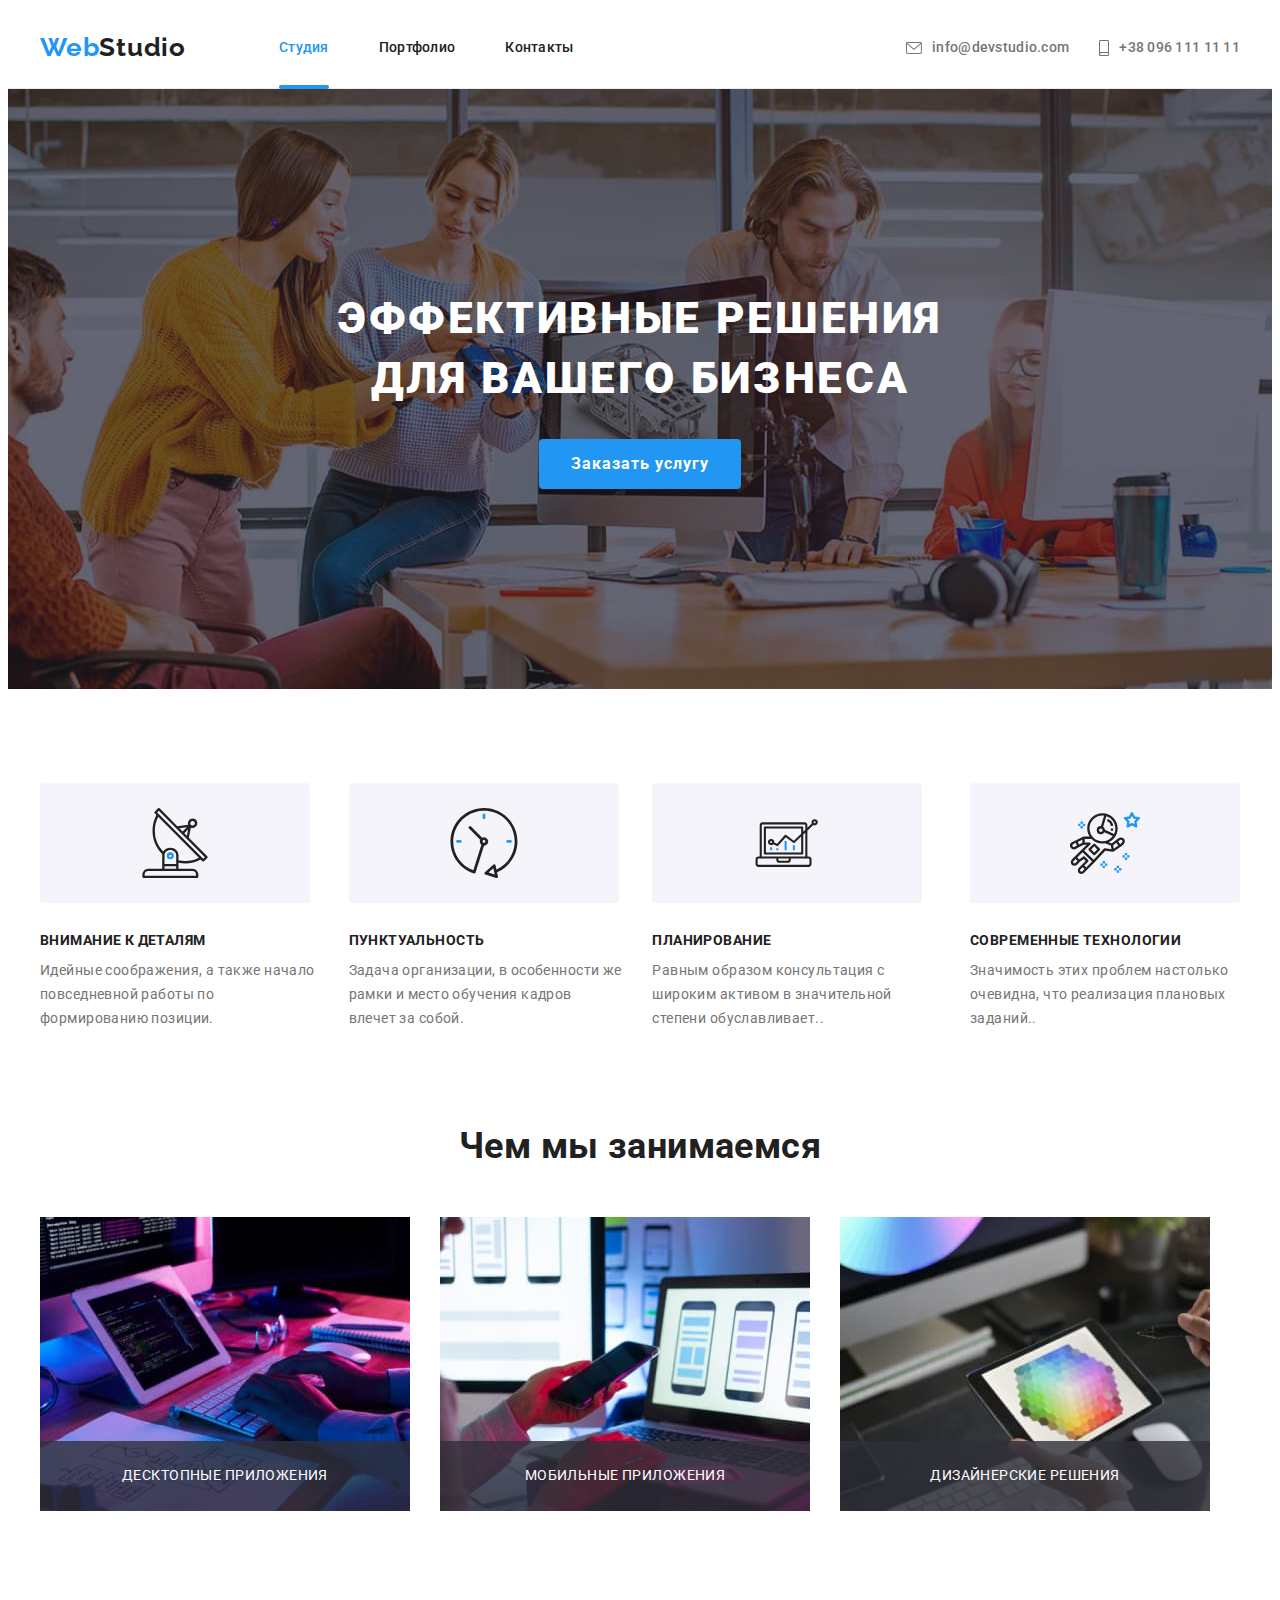
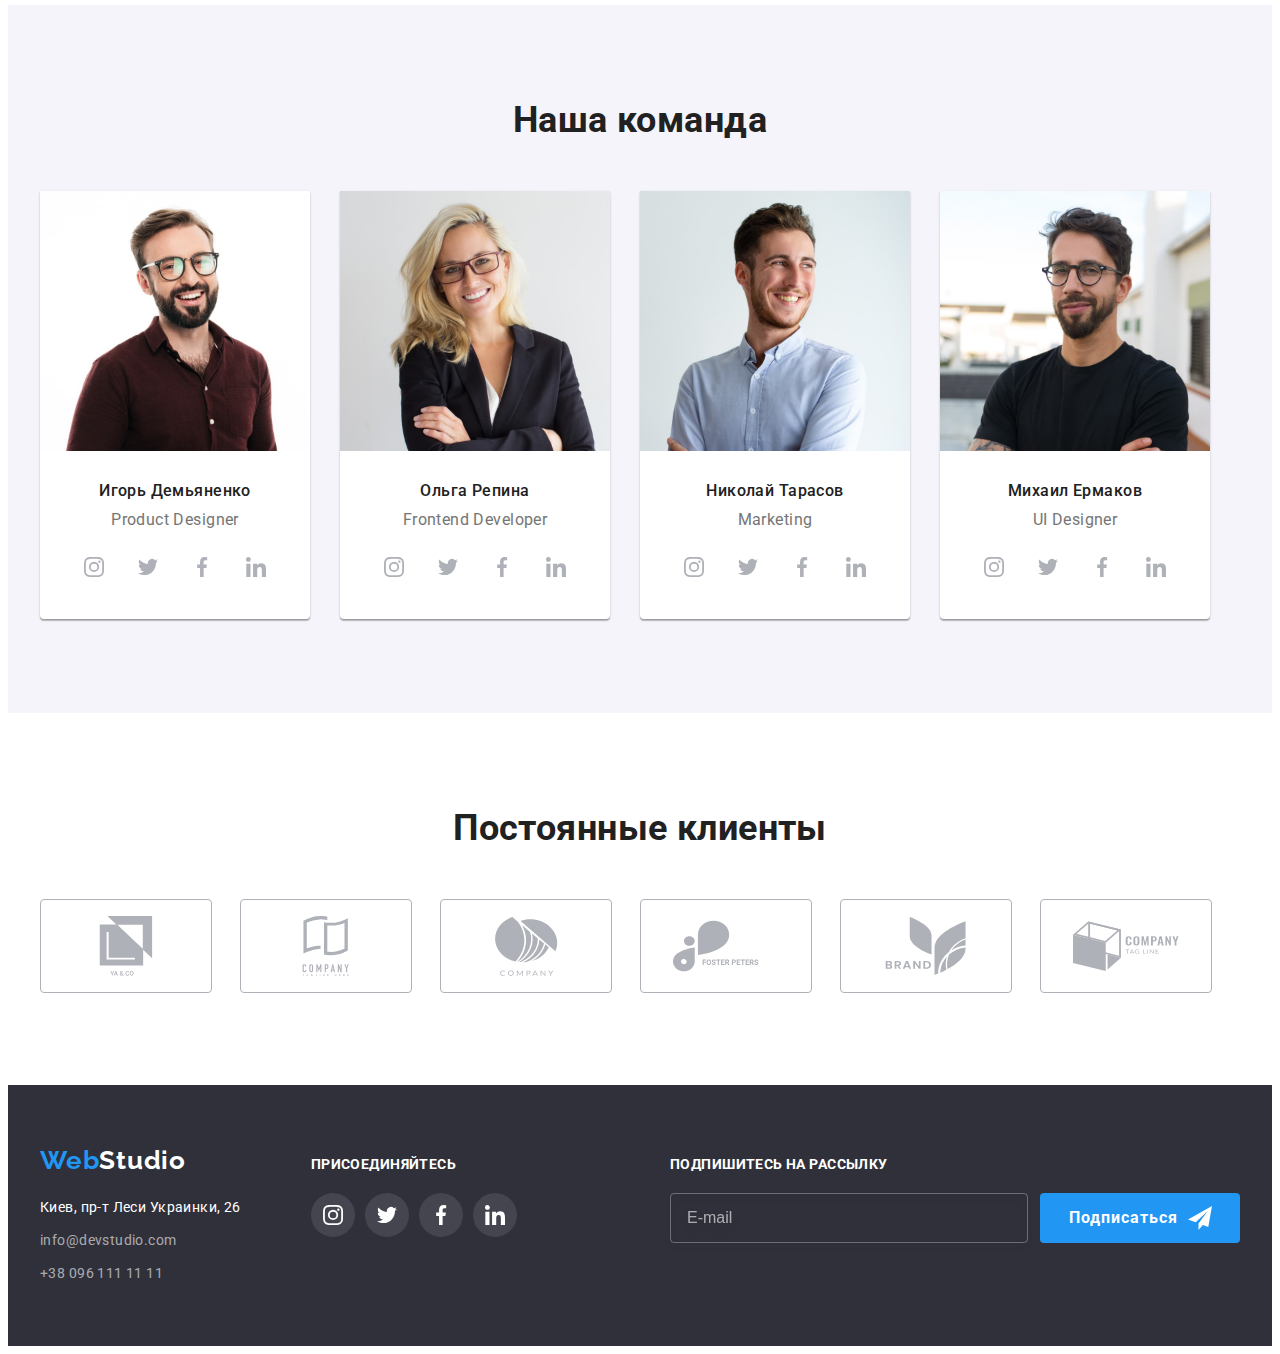
==== commit 21aa0c00: "фінальна версія ДЗ" ====
--- a/index.html
+++ b/index.html
@@ -453,11 +453,54 @@
     <div class="backdrop is-hidden" data-modal>
         <div class="modal">
 
-            <button class="modal-btn" data-modal-close>
+            <button class="modal-close" data-modal-close>
             <svg class="close-icon" width='18' height='18'>
                 <use href='./images/sprite2.svg#close' ></use>
             </svg>    
             </button>
+            <p class="modal-header">Оставьте свои данные, мы вам перезвоним</p>
+            <form class="modal-form" autocomplete="off">
+                <label class="form-label">
+                    Имя
+                    <div class="input-box">
+                    <input type="text" name="user name" class="form-input" >
+                <svg class="form-icon" width='18' height='18'>
+                    <use href='./images/icons.svg#person'></use>
+                </svg>
+                </div>
+            </label>
+                <label class="form-label">
+                    Телефон
+                    <div class="input-box">
+                        <input type="tel" name="phone" class="form-input">
+                <svg class="form-icon" width='18' height='18'>
+                    <use href='./images/icons.svg#phoneblack'></use>
+                </svg>
+                </div>
+            </label>
+                <label class="form-label">
+                    Почта
+                <div class="input-box">
+                    <input type="email" name="mail" class="form-input">
+                <svg class="form-icon" width='18' height='18'>
+                    <use href='./images/icons.svg#email'></use>
+                </svg>
+                 </div>
+            </label>
+                <label class="feedback-label">
+                   Комментарий
+                    <textarea type="feedback" class="feedback-input" placeholder="Введите текст" ></textarea>
+                 </label>
+
+                <label class="policy-box">
+                     <input class="checkbox" type="checkbox" >
+                     <span class="checkbox-icon"></span>
+                     <span class="agreement">Соглашаюсь с рассылкой и принимаю&nbsp</span>
+                     <a href=""  class="agreement-text">Условия договора</a>
+                 </label>
+                <button class="submit-btn" type="submit">Отправить</button>
+            </form>
+
         </div>
 
     </div>
--- a/css/styles.css
+++ b/css/styles.css
@@ -1,736 +1,890 @@
-        /* цвет основного текста #212121 */
-        /* цвет вчторичного текста #757575  */
-        /* цвет акцента  #2196F3 */
-        /* цвет белого текста #FFFFFF; */
-        /* цвет текста контакта  rgba(255, 255, 255, 0.6); */
-        /* основной цвет фона и хедера #FFFFFF */
-        /* вторичный цвет фона #F5F4FA */
-        /* цвет фона футера #2F303A */
-        
-         :root {
-            --primary-text-color: #212121;
-            --secondary-text-color: #757575;
-            --accent-color: #2196F3;
-            --white-color-bgc-text: #FFFFFF;
-            --contacts-text-color: rgba(255, 255, 255, 0.6);
-            --secondary-bgc-color: #F5F4FA;
-            --footer-color: #2F303A;
-            --primary-cubic: cubic-bezier(0.4, 0, 0.2, 1)
-        }
-        
-        h1,
-        h2,
-        h3,
-        ul,
-        p {
-            margin: 0;
-        }
-        
-        body {
-            background: var(--white-color-bgc-text);
-            color: var(--primary-text-color);
-            font-family: Roboto, sans-serif;
-            font-size: 14px;
-            letter-spacing: 0.03em;
-        }
-        
-        ul {
-            list-style: none;
-            padding: 0;
-        }
-        
-        img {
-            display: block;
-            max-width: 100%;
-            height: auto;
-        }
-        
-        .container {
-            width: 1200px;
-            padding-left: 15px;
-            padding-right: 15px;
-            margin-left: auto;
-            margin-right: auto;
-        }
-        
-        .visually-hidden {
-            position: absolute;
-            width: 1px;
-            height: 1px;
-            margin: -1px;
-            padding: 0;
-            overflow: hidden;
-            border: 0;
-            clip: rect(0 0 0 0)
-        }
-        
-        .section {
-            padding-top: 94px;
-            padding-bottom: 94px;
-        }
-        /* Шапка сайта */
-        
-        .page-header {
-            border-bottom: 1px solid #ECECEC;
-        }
-        
-        .logo {
-            color: var(--accent-color);
-            font-family: Raleway, sans-serif;
-            font-weight: 700;
-            font-size: 26px;
-            line-height: 1.2;
-            letter-spacing: 0.03em;
-            text-decoration: none;
-        }
-        
-        .logo .end {
-            color: var(--primary-text-color);
-        }
-        
-        .page-header .logo {
-            padding-top: 24px;
-            padding-bottom: 25px;
-        }
-        /* Навигация сайта */
-        
-        .box {
-            display: flex;
-        }
-        
-        .header-nav {
-            display: flex;
-        }
-        
-        .site-nav {
-            display: flex;
-            margin-left: 93px;
-        }
-        
-        .site-nav .link,
-        .contacts .link {
-            display: block;
-            padding-top: 32px;
-            padding-bottom: 32px;
-        }
-        
-        .site-nav>.item:not(:last-child) {
-            margin-right: 50px;
-        }
-        
-        .contacts>.item:not(:last-child) {
-            margin-right: 30px;
-        }
-        
-        .site-nav .link {
-            color: var(--primary-text-color);
-            line-height: 1.14;
-            letter-spacing: 0.02em;
-            text-decoration: none;
-            font-weight: 500;
-        }
-        
-        .site-nav .link:hover,
-        .site-nav .link:focus {
-            color: var(--accent-color);
-        }
-        
-        .site-nav .link.current {
-            color: var(--accent-color);
-            position: relative;
-        }
-        
-        .current::after {
-            content: '';
-            position: absolute;
-            width: 100%;
-            height: 4px;
-            left: 0;
-            bottom: -1%;
-            background-color: currentColor;
-            border-radius: 2px;
-        }
-        /* Контакты сайта */
-        
-        .contacts {
-            display: flex;
-            margin-left: auto;
-        }
-        
-        .mail,
-        .phone {
-            display: inline-block;
-            fill: currentColor;
-            margin-right: 10px;
-        }
-        
-        .color-effect {
-            transition: color 250ms var(--primary-cubic);
-        }
-        
-        .contacts .link {
-            color: var(--secondary-text-color);
-            font-weight: 500;
-            line-height: 1.14;
-            letter-spacing: 0.02em;
-            text-decoration: none;
-            display: flex;
-            align-items: center;
-        }
-        
-        .address .link {
-            color: var(--contacts-text-color);
-            text-decoration: none;
-        }
-        
-        .contacts .link:hover,
-        .contacts .link:focus,
-        .address .link:hover,
-        .address .link:focus {
-            color: var(--accent-color);
-        }
-        /* Герой для index.html*/
-        
-        .hero,
-        .footer {
-            background-color: var(--footer-color);
-        }
-        
-        .hero {
-            padding-top: 200px;
-            padding-bottom: 200px;
-            max-width: 1600px;
-            margin-left: auto;
-            margin-right: auto;
-            background-image: linear-gradient( to right, rgba(47, 48, 58, 0.4), rgb(47, 48, 58, 0.4)), url(../images/office.jpg);
-            background-position: center;
-            background-size: cover;
-            background-repeat: no-repeat;
-        }
-        
-        .hero-title {
-            color: var(--white-color-bgc-text);
-            font-weight: 900;
-            font-size: 44px;
-            line-height: 1.36;
-            text-align: center;
-            letter-spacing: 0.06em;
-            text-transform: uppercase;
-            margin-bottom: 30px;
-        }
-        
-        .hero .btn {
-            color: var(--white-color-bgc-text);
-            background-color: var(--accent-color);
-            font-family: inherit;
-            font-weight: 700;
-            font-size: 16px;
-            line-height: 1.87;
-            display: flex;
-            align-items: center;
-            text-align: center;
-            letter-spacing: 0.06em;
-            margin-left: auto;
-            margin-right: auto;
-            box-shadow: 0px 4px 4px rgba(0, 0, 0, 0.15);
-            border-radius: 4px;
-            padding-top: 10px;
-            padding-bottom: 10px;
-            padding-left: 32px;
-            padding-right: 32px;
-            border: 0;
-        }
-        /* Главные секции сайта */
-        /* Преимущества */
-        
-        .advantage.list,
-        .works.list,
-        .member.list {
-            display: flex;
-        }
-        
-        .tumb {
-            display: flex;
-            width: 270px;
-            height: 120px;
-            border: none;
-            margin-bottom: 30px;
-            background-color: var(--secondary-bgc-color);
-            justify-content: center;
-            align-items: center;
-            border-radius: 4px;
-        }
-        
-        .advantage.list .item {
-            display: block;
-        }
-        
-        .advantage.list .item:not(:last-child),
-        .works.list .item:not(:last-child),
-        .member.list .item:not(:last-child) {
-            margin-right: 30px;
-        }
-        
-        .advantage-subject {
-            font-size: 14px;
-            line-height: 1.14;
-            text-transform: uppercase;
-            margin-bottom: 10px;
-        }
-        
-        .advantage-text {
-            line-height: 1.71;
-        }
-        
-        .advantage-text,
-        .team-position,
-        .portfolio-text {
-            color: var(--secondary-text-color);
-        }
-        /* Чем мы занимаемся*/
-        
-        .works {
-            padding-top: 0;
-        }
-        
-        .works-title,
-        .team-title,
-        .customers-title {
-            font-size: 36px;
-            line-height: 1.17;
-            text-align: center;
-            margin-bottom: 50px;
-        }
-        
-        .works.list .item {
-            position: relative;
-        }
-        
-        .work {
-            position: absolute;
-            display: flex;
-            height: 70px;
-            width: 100%;
-            left: 0;
-            bottom: 0;
-            justify-content: center;
-            align-items: center;
-            background: rgba(47, 48, 58, 0.8);
-        }
-        
-        .work-text {
-            font-size: 14px;
-            line-height: 1.14;
-            text-transform: uppercase;
-            color: var(--white-color-bgc-text);
-        }
-        /* Наша команда */
-        
-        .team {
-            background-color: var(--secondary-bgc-color);
-        }
-        
-        .member.list .item {
-            display: block;
-            background-color: var(--white-color-bgc-text);
-            box-shadow: 0px 1px 3px rgba(0, 0, 0, 0.12), 0px 1px 1px rgba(0, 0, 0, 0.14), 0px 2px 1px rgba(0, 0, 0, 0.2);
-            border-radius: 0px 0px 4px 4px;
-        }
-        
-        .team-box {
-            padding-top: 30px;
-            padding-bottom: 30px;
-        }
-        
-        .team-name {
-            font-weight: 500;
-            font-size: 16px;
-            line-height: 1.2;
-            text-align: center;
-            margin-bottom: 10px;
-        }
-        
-        .team-position {
-            font-size: 16px;
-            line-height: 1.2;
-            text-align: center;
-            margin-bottom: 16px;
-        }
-        
-        .social-links {
-            display: flex;
-            justify-content: center;
-            align-items: center;
-        }
-        
-        .items {
-            display: block;
-            border: none;
-            width: 44px;
-            height: 44px;
-        }
-        
-        .items:not(:last-child) {
-            margin-right: 10px;
-        }
-        
-        .social-icon {
-            display: flex;
-            padding: 0;
-            width: 100%;
-            height: 100%;
-            border-radius: 50%;
-            justify-content: center;
-            align-items: center;
-            fill: #AFB1B8;
-            background-color: var(--white-color-bgc-text);
-            transition: fill 250ms var(--primary-cubic), background-color 250ms var(--primary-cubic);
-        }
-        
-        .social-icon:hover,
-        .social-icon:focus {
-            background-color: var(--accent-color);
-            fill: var(--white-color-bgc-text);
-        }
-        /* Постоянные клиенты */
-        
-        .customers-list {
-            display: flex;
-            border: none;
-        }
-        
-        .customers-item {
-            display: block;
-            width: 170px;
-            height: 92px;
-        }
-        
-        .customers-item:not(:last-child) {
-            margin-right: 30px;
-        }
-        
-        .customers-link {
-            width: 100%;
-            height: 100%;
-            display: flex;
-            justify-content: center;
-            align-items: center;
-            border: 1px solid #AFB1B8;
-            border-radius: 4px;
-            fill: #AFB1B8;
-            transition: fill 250ms var(--primary-cubic), border 250ms var(--primary-cubic);
-        }
-        
-        .customers-link:hover,
-        .customers-link:focus {
-            fill: var(--accent-color);
-            border-color: var(--accent-color);
-        }
-        /* портфолио */
-        
-        .portfolio.list {
-            display: flex;
-            padding-left: 0;
-            justify-content: center;
-            margin-bottom: 50px;
-        }
-        
-        .portfolio.list .item {
-            border-radius: 4px;
-        }
-        
-        .portfolio.list .item:not(:last-child) {
-            margin-right: 8px;
-        }
-        
-        .flex-box {
-            display: flex;
-            padding-left: 0;
-            flex-wrap: wrap;
-            margin-left: -30px;
-            margin-top: -30px;
-        }
-        
-        .flex-box>.item {
-            flex-basis: calc(100% / 3 - 30px);
-            margin-left: 30px;
-            margin-top: 30px;
-            border: 1px solid #EEEEEE;
-        }
-        
-        .portfolio-box {
-            padding-top: 20px;
-            padding-bottom: 20px;
-            padding-left: 24px;
-            padding-right: 24px;
-        }
-        
-        .portfolio-link {
-            display: block;
-            color: var(--primary-text-color);
-            text-decoration: none;
-            border: 1px solid #EEEEEE;
-        }
-        
-        .portfolio-link:hover,
-        .portfolio-link:focus {
-            box-shadow: 0px 1px 1px rgba(0, 0, 0, 0.12), 0px 4px 4px rgba(0, 0, 0, 0.06), 1px 4px 6px rgba(0, 0, 0, 0.16);
-        }
-        
-        .card {
-            position: relative;
-            overflow: hidden;
-        }
-        
-        .card-overlay {
-            position: absolute;
-            width: 100%;
-            height: 100%;
-            padding: 63px 24px;
-            left: 0;
-            top: 0;
-            text-align: left;
-            background: rgba(33, 150, 243, 0.9);
-            overflow: hidden;
-            transform: translatey(100%);
-            transition: transform 250ms var(--primary-cubic);
-        }
-        
-        .portfolio-link:hover .card-overlay,
-        .portfolio-link:focus .card-overlay {
-            transform: translatey(0);
-        }
-        
-        .description {
-            font-size: 18px;
-            line-height: 1.56;
-            color: var(--white-color-bgc-text);
-        }
-        
-        .portfolio-subject {
-            font-size: 18px;
-            line-height: 2;
-            letter-spacing: 0.06em;
-            margin-bottom: 4px;
-        }
-        
-        .portfolio-text {
-            font-size: 16px;
-            line-height: 1.88;
-        }
-        /* Футер */
-        
-        .footer {
-            padding-top: 60px;
-            padding-bottom: 60px;
-        }
-        
-        .footer-box {
-            display: flex;
-            align-items: baseline;
-        }
-        
-        .address-box {
-            display: block;
-            margin-right: 70px;
-        }
-        
-        .footer .logo {
-            display: block;
-            margin-bottom: 20px;
-        }
-        
-        .text.end {
-            color: var(--white-color-bgc-text);
-        }
-        
-        .address {
-            color: var(--white-color-bgc-text);
-            font-style: normal;
-            line-height: 1.71;
-        }
-        
-        .address .text {
-            margin-bottom: 9px;
-        }
-        
-        .address .list {
-            padding: 0;
-        }
-        
-        .address-list>.item:not(:last-child) {
-            margin-bottom: 9px;
-        }
-        
-        .join {
-            font-size: 14px;
-            line-height: 1.14;
-            text-transform: uppercase;
-            margin-bottom: 20px;
-            color: var(--white-color-bgc-text);
-        }
-        
-        .ftr {
-            fill: var(--white-color-bgc-text);
-            background-color: rgba(255, 255, 255, 0.1);
-        }
-        
-        .social-networks {
-            margin-right: 93px;
-        }
-        
-        .ftr-form {
-            display: flex;
-            padding: 0;
-            margin: 0;
-        }
-        
-        .ftr-email {
-            /* display: inline-block; */
-            width: 358px;
-            height: 50px;
-            margin-right: 12px;
-            border: none;
-            padding: 0;
-            /* border: 1px solid rgba(255, 255, 255, 0.3);
-        box-sizing: border-box;
-        filter: drop-shadow(0px 4px 4px rgba(0, 0, 0, 0.15));
-        border-radius: 4px; */
-        }
-        
-        .input-email {
-            height: 100%;
-            width: 100%;
-            padding: 15px 16px;
-            /* padding-left: 16px; */
-            background-color: inherit;
-            font-size: 16px;
-            line-height: 1.25;
-            color: rgba(255, 255, 255, 0.6);
-            border: 1px solid rgba(255, 255, 255, 0.3);
-            box-sizing: border-box;
-            filter: drop-shadow(0px 4px 4px rgba(0, 0, 0, 0.15));
-            border-radius: 4px;
-        }
-        
-        .input-email::placeholder {
-            color: rgba(255, 255, 255, 0.6);
-        }
-        
-        .btn-email {
-            display: flex;
-            padding: 0;
-            padding-left: 29px;
-            margin: 0;
-            border: none;
-            width: 200px;
-            cursor: pointer;
-            font-family: inherit;
-            border-radius: 4px;
-            background-color: var(--accent-color);
-            color: var(--white-color-bgc-text);
-            fill: var(--white-color-bgc-text);
-            align-items: center;
-        }
-        
-        .btn-text {
-            margin-right: 10px;
-            font-family: inherit;
-            font-weight: 700;
-            font-size: 16px;
-            line-height: 1.87;
-            letter-spacing: 0.06em;
-        }
-        
-        .btn-icon {
-            fill: inherit
-        }
-        /* Кнопки */
-        
-        .btn {
-            background-color: var(--secondary-bgc-color);
-            color: var(--primary-text-color);
-            cursor: pointer;
-            font-family: inherit;
-            font-weight: 500;
-            font-size: 16px;
-            line-height: 1.62;
-            text-align: center;
-            letter-spacing: 0.03em;
-            padding-top: 6px;
-            padding-bottom: 6px;
-            padding-left: 22px;
-            padding-right: 22px;
-            border: 0;
-            border-radius: 4px;
-            box-shadow: none;
-            transition: background-color 250ms var(--primary-cubic), color 250ms var(--primary-cubic), box-shadow 250ms var(--primary-cubic);
-        }
-        
-        .btn:hover,
-        .btn:focus {
-            background-color: var(--accent-color);
-            color: var(--white-color-bgc-text);
-            box-shadow: 0px 3px 1px rgba(0, 0, 0, 0.1), 0px 1px 2px rgba(0, 0, 0, 0.08), 0px 2px 2px rgba(0, 0, 0, 0.12);
-        }
-        /* модалка */
-        
-        .backdrop {
-            position: fixed;
-            top: 0;
-            left: 0;
-            width: 100%;
-            height: 100%;
-            background-color: rgba(0, 0, 0, 0.2);
-            opacity: 1;
-            transition: opacity 250ms var(--primary-cubic);
-        }
-        
-        .backdrop.is-hidden {
-            opacity: 0;
-            pointer-events: none;
-        }
-        
-        .backdrop.is-hidden .modal {
-            transform: translate(-50%, -50%) scale(0.8);
-        }
-        
-        .modal {
-            position: absolute;
-            padding: 15px;
-            margin: 0;
-            width: 528px;
-            height: 581px;
-            border: none;
-            top: 50%;
-            left: 50%;
-            background-color: var(--white-color-bgc-text);
-            transform: translate(-50%, -50%) scale(1);
-            box-shadow: 0px 1px 3px rgba(0, 0, 0, 0.12), 0px 1px 1px rgba(0, 0, 0, 0.14), 0px 2px 1px rgba(0, 0, 0, 0.2);
-            border-radius: 4px;
-            transition: transform 250ms var(--primary-cubic);
-        }
-        
-        .modal-btn {
-            position: absolute;
-            display: flex;
-            padding: 0;
-            margin: 0;
-            width: 30px;
-            height: 30px;
-            top: 8px;
-            right: 8px;
-            justify-content: center;
-            align-items: center;
-            border-radius: 50%;
-            border: 1px solid rgba(0, 0, 0, 0.1);
-            fill: #000000;
-            background-color: var(--white-color-bgc-text);
-            cursor: pointer;
-            transition: fill 250ms var(--primary-cubic);
-        }
-        
-        .modal-btn:hover,
-        .modal-btn:focus {
-            fill: var(--accent-color);
-        }+ /* цвет основного текста #212121 */
+ /* цвет вчторичного текста #757575  */
+ /* цвет акцента  #2196F3 */
+ /* цвет белого текста #FFFFFF; */
+ /* цвет текста контакта  rgba(255, 255, 255, 0.6); */
+ /* основной цвет фона и хедера #FFFFFF */
+ /* вторичный цвет фона #F5F4FA */
+ /* цвет фона футера #2F303A */
+ 
+ :root {
+     --primary-text-color: #212121;
+     --secondary-text-color: #757575;
+     --accent-color: #2196F3;
+     --white-color-bgc-text: #FFFFFF;
+     --contacts-text-color: rgba(255, 255, 255, 0.6);
+     --secondary-bgc-color: #F5F4FA;
+     --footer-color: #2F303A;
+     --primary-cubic: cubic-bezier(0.4, 0, 0.2, 1)
+ }
+ 
+ h1,
+ h2,
+ h3,
+ ul,
+ p {
+     margin: 0;
+ }
+ 
+ body {
+     background: var(--white-color-bgc-text);
+     color: var(--primary-text-color);
+     font-family: Roboto, sans-serif;
+     font-size: 14px;
+     letter-spacing: 0.03em;
+ }
+ 
+ ul {
+     list-style: none;
+     padding: 0;
+ }
+ 
+ img {
+     display: block;
+     max-width: 100%;
+     height: auto;
+ }
+ 
+ .container {
+     width: 1200px;
+     padding-left: 15px;
+     padding-right: 15px;
+     margin-left: auto;
+     margin-right: auto;
+ }
+ 
+ .visually-hidden {
+     position: absolute;
+     width: 1px;
+     height: 1px;
+     margin: -1px;
+     padding: 0;
+     overflow: hidden;
+     border: 0;
+     clip: rect(0 0 0 0)
+ }
+ 
+ .section {
+     padding-top: 94px;
+     padding-bottom: 94px;
+ }
+ /* Шапка сайта */
+ 
+ .page-header {
+     border-bottom: 1px solid #ECECEC;
+ }
+ 
+ .logo {
+     color: var(--accent-color);
+     font-family: Raleway, sans-serif;
+     font-weight: 700;
+     font-size: 26px;
+     line-height: 1.2;
+     letter-spacing: 0.03em;
+     text-decoration: none;
+ }
+ 
+ .logo .end {
+     color: var(--primary-text-color);
+ }
+ 
+ .page-header .logo {
+     padding-top: 24px;
+     padding-bottom: 25px;
+ }
+ /* Навигация сайта */
+ 
+ .box {
+     display: flex;
+ }
+ 
+ .header-nav {
+     display: flex;
+ }
+ 
+ .site-nav {
+     display: flex;
+     margin-left: 93px;
+ }
+ 
+ .site-nav .link,
+ .contacts .link {
+     display: block;
+     padding-top: 32px;
+     padding-bottom: 32px;
+ }
+ 
+ .site-nav>.item:not(:last-child) {
+     margin-right: 50px;
+ }
+ 
+ .contacts>.item:not(:last-child) {
+     margin-right: 30px;
+ }
+ 
+ .site-nav .link {
+     color: var(--primary-text-color);
+     line-height: 1.14;
+     letter-spacing: 0.02em;
+     text-decoration: none;
+     font-weight: 500;
+ }
+ 
+ .site-nav .link:hover,
+ .site-nav .link:focus {
+     color: var(--accent-color);
+ }
+ 
+ .site-nav .link.current {
+     color: var(--accent-color);
+     position: relative;
+ }
+ 
+ .current::after {
+     content: '';
+     position: absolute;
+     width: 100%;
+     height: 4px;
+     left: 0;
+     bottom: -1%;
+     background-color: currentColor;
+     border-radius: 2px;
+ }
+ /* Контакты сайта */
+ 
+ .contacts {
+     display: flex;
+     margin-left: auto;
+ }
+ 
+ .mail,
+ .phone {
+     display: inline-block;
+     fill: currentColor;
+     margin-right: 10px;
+ }
+ 
+ .color-effect {
+     transition: color 250ms var(--primary-cubic);
+ }
+ 
+ .contacts .link {
+     color: var(--secondary-text-color);
+     font-weight: 500;
+     line-height: 1.14;
+     letter-spacing: 0.02em;
+     text-decoration: none;
+     display: flex;
+     align-items: center;
+ }
+ 
+ .address .link {
+     color: var(--contacts-text-color);
+     text-decoration: none;
+ }
+ 
+ .contacts .link:hover,
+ .contacts .link:focus,
+ .address .link:hover,
+ .address .link:focus {
+     color: var(--accent-color);
+ }
+ /* Герой для index.html*/
+ 
+ .hero,
+ .footer {
+     background-color: var(--footer-color);
+ }
+ 
+ .hero {
+     padding-top: 200px;
+     padding-bottom: 200px;
+     max-width: 1600px;
+     margin-left: auto;
+     margin-right: auto;
+     background-image: linear-gradient( to right, rgba(47, 48, 58, 0.4), rgb(47, 48, 58, 0.4)), url(../images/office.jpg);
+     background-position: center;
+     background-size: cover;
+     background-repeat: no-repeat;
+ }
+ 
+ .hero-title {
+     color: var(--white-color-bgc-text);
+     font-weight: 900;
+     font-size: 44px;
+     line-height: 1.36;
+     text-align: center;
+     letter-spacing: 0.06em;
+     text-transform: uppercase;
+     margin-bottom: 30px;
+ }
+ 
+ .hero .btn {
+     color: var(--white-color-bgc-text);
+     background-color: var(--accent-color);
+     font-family: inherit;
+     font-weight: 700;
+     font-size: 16px;
+     line-height: 1.87;
+     display: flex;
+     align-items: center;
+     text-align: center;
+     letter-spacing: 0.06em;
+     margin-left: auto;
+     margin-right: auto;
+     box-shadow: 0px 4px 4px rgba(0, 0, 0, 0.15);
+     border-radius: 4px;
+     padding-top: 10px;
+     padding-bottom: 10px;
+     padding-left: 32px;
+     padding-right: 32px;
+     border: 0;
+ }
+ /* Главные секции сайта */
+ /* Преимущества */
+ 
+ .advantage.list,
+ .works.list,
+ .member.list {
+     display: flex;
+ }
+ 
+ .tumb {
+     display: flex;
+     width: 270px;
+     height: 120px;
+     border: none;
+     margin-bottom: 30px;
+     background-color: var(--secondary-bgc-color);
+     justify-content: center;
+     align-items: center;
+     border-radius: 4px;
+ }
+ 
+ .advantage.list .item {
+     display: block;
+ }
+ 
+ .advantage.list .item:not(:last-child),
+ .works.list .item:not(:last-child),
+ .member.list .item:not(:last-child) {
+     margin-right: 30px;
+ }
+ 
+ .advantage-subject {
+     font-size: 14px;
+     line-height: 1.14;
+     text-transform: uppercase;
+     margin-bottom: 10px;
+ }
+ 
+ .advantage-text {
+     line-height: 1.71;
+ }
+ 
+ .advantage-text,
+ .team-position,
+ .portfolio-text {
+     color: var(--secondary-text-color);
+ }
+ /* Чем мы занимаемся*/
+ 
+ .works {
+     padding-top: 0;
+ }
+ 
+ .works-title,
+ .team-title,
+ .customers-title {
+     font-size: 36px;
+     line-height: 1.17;
+     text-align: center;
+     margin-bottom: 50px;
+ }
+ 
+ .works.list .item {
+     position: relative;
+ }
+ 
+ .work {
+     position: absolute;
+     display: flex;
+     height: 70px;
+     width: 100%;
+     left: 0;
+     bottom: 0;
+     justify-content: center;
+     align-items: center;
+     background: rgba(47, 48, 58, 0.8);
+ }
+ 
+ .work-text {
+     font-size: 14px;
+     line-height: 1.14;
+     text-transform: uppercase;
+     color: var(--white-color-bgc-text);
+ }
+ /* Наша команда */
+ 
+ .team {
+     background-color: var(--secondary-bgc-color);
+ }
+ 
+ .member.list .item {
+     display: block;
+     background-color: var(--white-color-bgc-text);
+     box-shadow: 0px 1px 3px rgba(0, 0, 0, 0.12), 0px 1px 1px rgba(0, 0, 0, 0.14), 0px 2px 1px rgba(0, 0, 0, 0.2);
+     border-radius: 0px 0px 4px 4px;
+ }
+ 
+ .team-box {
+     padding-top: 30px;
+     padding-bottom: 30px;
+ }
+ 
+ .team-name {
+     font-weight: 500;
+     font-size: 16px;
+     line-height: 1.2;
+     text-align: center;
+     margin-bottom: 10px;
+ }
+ 
+ .team-position {
+     font-size: 16px;
+     line-height: 1.2;
+     text-align: center;
+     margin-bottom: 16px;
+ }
+ 
+ .social-links {
+     display: flex;
+     justify-content: center;
+     align-items: center;
+ }
+ 
+ .items {
+     display: block;
+     border: none;
+     width: 44px;
+     height: 44px;
+ }
+ 
+ .items:not(:last-child) {
+     margin-right: 10px;
+ }
+ 
+ .social-icon {
+     display: flex;
+     padding: 0;
+     width: 100%;
+     height: 100%;
+     border-radius: 50%;
+     justify-content: center;
+     align-items: center;
+     fill: #AFB1B8;
+     background-color: var(--white-color-bgc-text);
+     transition: fill 250ms var(--primary-cubic), background-color 250ms var(--primary-cubic);
+ }
+ 
+ .social-icon:hover,
+ .social-icon:focus {
+     background-color: var(--accent-color);
+     fill: var(--white-color-bgc-text);
+ }
+ /* Постоянные клиенты */
+ 
+ .customers-list {
+     display: flex;
+     border: none;
+ }
+ 
+ .customers-item {
+     display: block;
+     width: 170px;
+     height: 92px;
+ }
+ 
+ .customers-item:not(:last-child) {
+     margin-right: 30px;
+ }
+ 
+ .customers-link {
+     width: 100%;
+     height: 100%;
+     display: flex;
+     justify-content: center;
+     align-items: center;
+     border: 1px solid #AFB1B8;
+     border-radius: 4px;
+     fill: #AFB1B8;
+     transition: fill 250ms var(--primary-cubic), border 250ms var(--primary-cubic);
+ }
+ 
+ .customers-link:hover,
+ .customers-link:focus {
+     fill: var(--accent-color);
+     border-color: var(--accent-color);
+ }
+ /* портфолио */
+ 
+ .portfolio.list {
+     display: flex;
+     padding-left: 0;
+     justify-content: center;
+     margin-bottom: 50px;
+ }
+ 
+ .portfolio.list .item {
+     border-radius: 4px;
+ }
+ 
+ .portfolio.list .item:not(:last-child) {
+     margin-right: 8px;
+ }
+ 
+ .flex-box {
+     display: flex;
+     padding-left: 0;
+     flex-wrap: wrap;
+     margin-left: -30px;
+     margin-top: -30px;
+ }
+ 
+ .flex-box>.item {
+     flex-basis: calc(100% / 3 - 30px);
+     margin-left: 30px;
+     margin-top: 30px;
+     border: 1px solid #EEEEEE;
+ }
+ 
+ .portfolio-box {
+     padding-top: 20px;
+     padding-bottom: 20px;
+     padding-left: 24px;
+     padding-right: 24px;
+ }
+ 
+ .portfolio-link {
+     display: block;
+     color: var(--primary-text-color);
+     text-decoration: none;
+     border: 1px solid #EEEEEE;
+ }
+ 
+ .portfolio-link:hover,
+ .portfolio-link:focus {
+     box-shadow: 0px 1px 1px rgba(0, 0, 0, 0.12), 0px 4px 4px rgba(0, 0, 0, 0.06), 1px 4px 6px rgba(0, 0, 0, 0.16);
+ }
+ 
+ .card {
+     position: relative;
+     overflow: hidden;
+ }
+ 
+ .card-overlay {
+     position: absolute;
+     width: 100%;
+     height: 100%;
+     padding: 63px 24px;
+     left: 0;
+     top: 0;
+     text-align: left;
+     background: rgba(33, 150, 243, 0.9);
+     overflow: hidden;
+     transform: translatey(100%);
+     transition: transform 250ms var(--primary-cubic);
+ }
+ 
+ .portfolio-link:hover .card-overlay,
+ .portfolio-link:focus .card-overlay {
+     transform: translatey(0);
+ }
+ 
+ .description {
+     font-size: 18px;
+     line-height: 1.56;
+     color: var(--white-color-bgc-text);
+ }
+ 
+ .portfolio-subject {
+     font-size: 18px;
+     line-height: 2;
+     letter-spacing: 0.06em;
+     margin-bottom: 4px;
+ }
+ 
+ .portfolio-text {
+     font-size: 16px;
+     line-height: 1.88;
+ }
+ /* Футер */
+ 
+ .footer {
+     padding-top: 60px;
+     padding-bottom: 60px;
+ }
+ 
+ .footer-box {
+     display: flex;
+     align-items: baseline;
+ }
+ 
+ .address-box {
+     display: block;
+     margin-right: 70px;
+ }
+ 
+ .footer .logo {
+     display: block;
+     margin-bottom: 20px;
+ }
+ 
+ .text.end {
+     color: var(--white-color-bgc-text);
+ }
+ 
+ .address {
+     color: var(--white-color-bgc-text);
+     font-style: normal;
+     line-height: 1.71;
+ }
+ 
+ .address .text {
+     margin-bottom: 9px;
+ }
+ 
+ .address .list {
+     padding: 0;
+ }
+ 
+ .address-list>.item:not(:last-child) {
+     margin-bottom: 9px;
+ }
+ 
+ .join {
+     font-size: 14px;
+     line-height: 1.14;
+     text-transform: uppercase;
+     margin-bottom: 20px;
+     color: var(--white-color-bgc-text);
+ }
+ 
+ .ftr {
+     fill: var(--white-color-bgc-text);
+     background-color: rgba(255, 255, 255, 0.1);
+ }
+ 
+ .subscription {
+     margin-left: auto;
+ }
+ 
+ .ftr-form {
+     display: flex;
+     padding: 0;
+     margin: 0;
+ }
+ 
+ .ftr-email {
+     width: 358px;
+     height: 50px;
+     margin-right: 12px;
+     border: none;
+     padding: 0;
+ }
+ 
+ .input-email {
+     height: 100%;
+     width: 100%;
+     padding: 15px 16px;
+     background-color: inherit;
+     font-size: 16px;
+     line-height: 1.25;
+     color: rgba(255, 255, 255, 0.6);
+     border: 1px solid rgba(255, 255, 255, 0.3);
+     box-sizing: border-box;
+     filter: drop-shadow(0px 4px 4px rgba(0, 0, 0, 0.15));
+     border-radius: 4px;
+ }
+ 
+ .input-email::placeholder {
+     color: rgba(255, 255, 255, 0.6);
+ }
+ 
+ .btn-email {
+     display: flex;
+     padding: 0;
+     padding-left: 29px;
+     margin: 0;
+     border: none;
+     width: 200px;
+     cursor: pointer;
+     font-family: inherit;
+     border-radius: 4px;
+     background-color: var(--accent-color);
+     color: var(--white-color-bgc-text);
+     fill: var(--white-color-bgc-text);
+     align-items: center;
+     /* }
+ 
+ .btn-text { */
+     font-weight: 700;
+     font-size: 16px;
+     line-height: 1.87;
+     letter-spacing: 0.06em;
+ }
+ 
+ .btn-icon {
+     margin-left: 10px;
+     fill: inherit
+ }
+ /* Кнопки */
+ 
+ .btn {
+     background-color: var(--secondary-bgc-color);
+     color: var(--primary-text-color);
+     cursor: pointer;
+     font-family: inherit;
+     font-weight: 500;
+     font-size: 16px;
+     line-height: 1.62;
+     text-align: center;
+     letter-spacing: 0.03em;
+     padding-top: 6px;
+     padding-bottom: 6px;
+     padding-left: 22px;
+     padding-right: 22px;
+     border: 0;
+     border-radius: 4px;
+     box-shadow: none;
+     transition: background-color 250ms var(--primary-cubic), color 250ms var(--primary-cubic), box-shadow 250ms var(--primary-cubic);
+ }
+ 
+ .btn:hover,
+ .btn:focus {
+     background-color: var(--accent-color);
+     color: var(--white-color-bgc-text);
+     box-shadow: 0px 3px 1px rgba(0, 0, 0, 0.1), 0px 1px 2px rgba(0, 0, 0, 0.08), 0px 2px 2px rgba(0, 0, 0, 0.12);
+ }
+ /* модалка */
+ 
+ .backdrop {
+     position: fixed;
+     top: 0;
+     left: 0;
+     width: 100%;
+     height: 100%;
+     background-color: rgba(0, 0, 0, 0.2);
+     opacity: 1;
+     transition: opacity 250ms var(--primary-cubic);
+ }
+ 
+ .backdrop.is-hidden {
+     opacity: 0;
+     pointer-events: none;
+ }
+ 
+ .backdrop.is-hidden .modal {
+     transform: translate(-50%, -50%) scale(0.8);
+ }
+ 
+ .modal {
+     position: absolute;
+     width: 528px;
+     height: 581px;
+     padding: 40px;
+     margin: 0;
+     border: none;
+     top: 50%;
+     left: 50%;
+     background-color: var(--white-color-bgc-text);
+     transform: translate(-50%, -50%) scale(1);
+     box-shadow: 0px 1px 3px rgba(0, 0, 0, 0.12), 0px 1px 1px rgba(0, 0, 0, 0.14), 0px 2px 1px rgba(0, 0, 0, 0.2);
+     border-radius: 4px;
+     transition: transform 250ms var(--primary-cubic);
+ }
+ 
+ .modal-close {
+     position: absolute;
+     display: flex;
+     padding: 0;
+     margin: 0;
+     width: 30px;
+     height: 30px;
+     top: 8px;
+     right: 8px;
+     justify-content: center;
+     align-items: center;
+     border-radius: 50%;
+     border: 1px solid rgba(0, 0, 0, 0.1);
+     fill: rgba(0, 0, 0, 1);
+     background-color: var(--white-color-bgc-text);
+     cursor: pointer;
+     transition: fill 250ms var(--primary-cubic);
+ }
+ 
+ .modal-close:hover,
+ .modal-close:focus {
+     fill: var(--accent-color);
+ }
+ /* форма модального окна */
+ 
+ .modal-header {
+     text-align: center;
+     font-weight: 700;
+     font-size: 20px;
+     line-height: 1.15;
+     margin-bottom: 12px;
+ }
+ 
+ .form-label,
+ .feedback-label {
+     display: block;
+     font-size: 12px;
+     line-height: 1.17;
+     letter-spacing: 0.01em;
+     color: var(--secondary-text-color);
+     margin-bottom: 20px;
+ }
+ 
+ .form-label {
+     margin-bottom: 10px;
+ }
+ 
+ .input-box {
+     position: relative;
+     margin-top: 4px;
+ }
+ 
+ .form-input,
+ .feedback-input {
+     width: 100%;
+     height: 40px;
+     text-indent: 42px;
+     border: 1px solid rgba(33, 33, 33, 0.2);
+     box-sizing: border-box;
+     border-radius: 4px;
+     color: inherit;
+     transition: color 250ms var(--primary-cubic);
+ }
+ 
+ .feedback-input {
+     height: 120px;
+     padding: 12px 16px;
+     margin-top: 4px;
+     font-family: inherit;
+     resize: none;
+     font-size: 14px;
+     line-height: 1.14;
+     text-indent: 0;
+     letter-spacing: 0.01em;
+ }
+ 
+ .feedback-input::placeholder {
+     font-family: Roboto, sans-serif;
+     font-style: normal;
+     font-weight: normal;
+     font-size: 14px;
+     line-height: 1.14;
+     letter-spacing: 0.01em;
+     color: rgba(117, 117, 117, 0.5);
+ }
+ 
+ .form-icon {
+     position: absolute;
+     top: 50%;
+     left: 12px;
+     transform: translateY(-50%);
+     fill: var(--primary-text-color);
+     transition: fill 250ms var(--primary-cubic);
+ }
+ 
+ .form-input:focus,
+ .form-input:hover {
+     border: 1px solid var(--accent-color);
+ }
+ 
+ .form-input:focus+.form-icon,
+ .form-input:hover+.form-icon {
+     fill: var(--accent-color);
+ }
+ 
+ .policy-box {
+     display: flex;
+     justify-content: center;
+     align-items: center;
+     font-size: 14px;
+     line-height: 1.71;
+     color: var(--secondary-text-color);
+ }
+ 
+ .checkbox {
+     position: absolute;
+     width: 1px;
+     height: 1px;
+     margin: -1px;
+     padding: 0;
+     overflow: hidden;
+     border: 0;
+     clip: rect(0 0 0 0)
+ }
+ 
+ .checkbox-icon {
+     width: 16px;
+     height: 15px;
+     border: 2px solid var(--primary-text-color);
+     border-radius: 4px;
+     box-shadow: 0px 4px 4px rgba(0, 0, 0, 0.25);
+     background-image: var(--white-color-bgc-text);
+     transition: background-image 250ms var(--primary-cubic), border 250ms var(--primary-cubic), ;
+ }
+ 
+ .checkbox:checked+.checkbox-icon {
+     background-image: url(../images/iconcheck.svg);
+     background-size: contain;
+     background-origin: border-box;
+     border: 2px solid var(--accent-color);
+ }
+ 
+ .checkbox:focus+.checkbox-icon {
+     background-image: url(../images/iconcheck.svg);
+     background-size: contain;
+     background-origin: border-box;
+     border: 2px solid var(--accent-color);
+ }
+ 
+ .agreement {
+     margin-left: 7px;
+ }
+ 
+ .agreement-text {
+     text-decoration-line: underline;
+     color: var(--accent-color);
+ }
+ 
+ .submit-btn {
+     display: flex;
+     width: 200px;
+     height: 50px;
+     margin-top: 30px;
+     margin-left: auto;
+     margin-right: auto;
+     cursor: pointer;
+     border: none;
+     justify-content: center;
+     align-items: center;
+     background-color: var(--accent-color);
+     color: var(--white-color-bgc-text);
+     font-weight: 700;
+     font-size: 16px;
+     line-height: 1.87;
+     letter-spacing: 0.06em;
+     box-shadow: 0px 4px 4px rgba(0, 0, 0, 0.15);
+     border-radius: 4px;
+     transition: background-color 250ms var(--primary-cubic);
+ }
+ 
+ .submit-btn:hover,
+ .submit-btn:focus {
+     background-color: #188CE8;
+ }